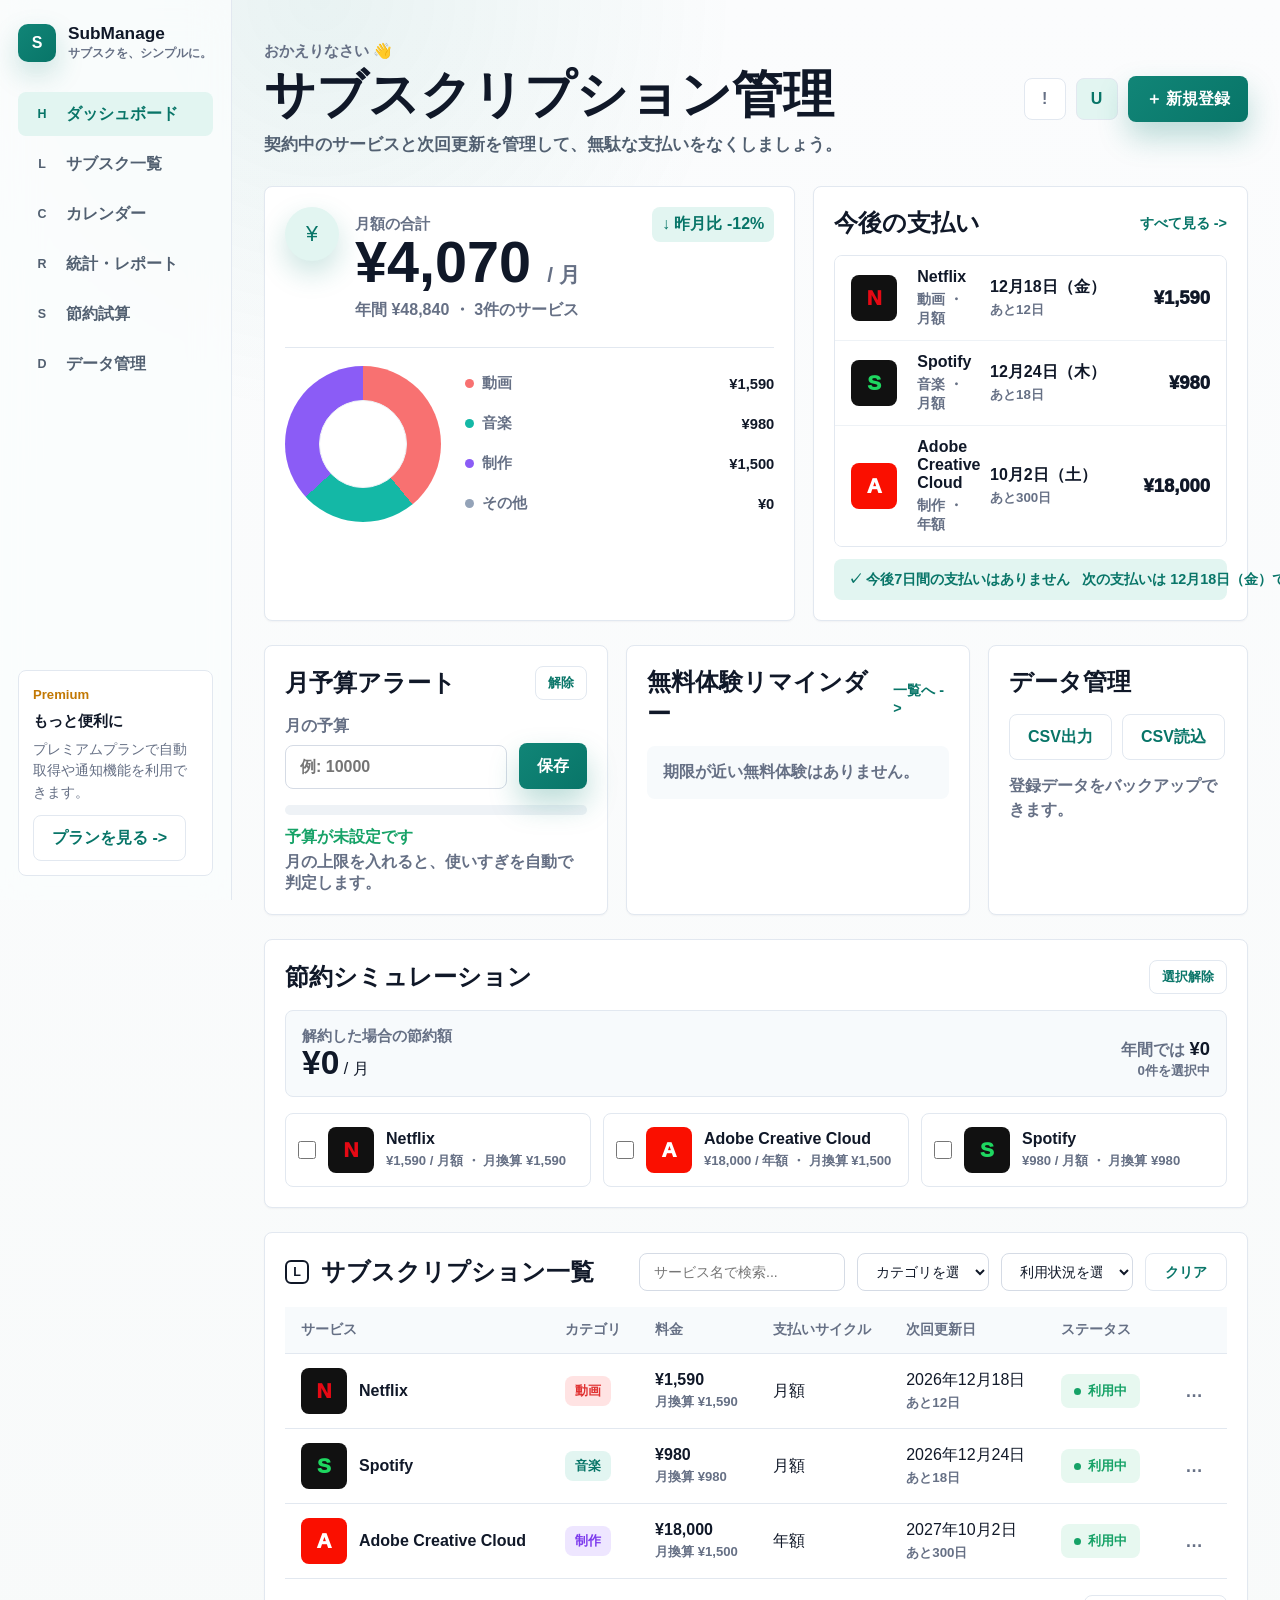
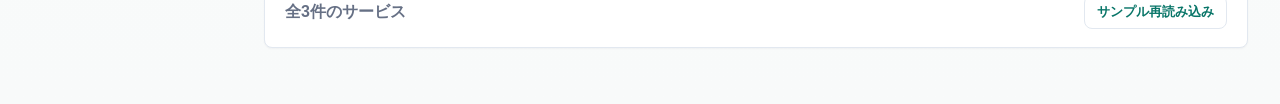
==== index.html @ 3a5cba79 "Initial SubManage app" ====
<!DOCTYPE html>
<html lang="ja">
<head>
    <meta charset="UTF-8">
    <meta name="viewport" content="width=device-width, initial-scale=1.0">
    <title>SubManage | サブスクリプション管理</title>
    <link rel="stylesheet" href="css/style.css">
</head>
<body>
    <div class="app-layout">
        <aside class="sidebar">
            <a class="brand" href="#" aria-label="SubManage ホーム">
                <span class="brand-mark">S</span>
                <span>
                    <strong>SubManage</strong>
                    <small>サブスクを、シンプルに。</small>
                </span>
            </a>

            <nav class="side-nav" aria-label="メインナビゲーション">
                <a class="active" href="#"><span class="nav-icon">H</span>ダッシュボード</a>
                <a href="#subscription-section"><span class="nav-icon">L</span>サブスク一覧</a>
                <a href="#upcoming-section"><span class="nav-icon">C</span>カレンダー</a>
                <a href="#summary-section"><span class="nav-icon">R</span>統計・レポート</a>
                <a href="#savings-section"><span class="nav-icon">S</span>節約試算</a>
                <a href="#data-section"><span class="nav-icon">D</span>データ管理</a>
            </nav>

            <section class="upgrade-panel" aria-label="プレミアムプラン">
                <span class="crown">Premium</span>
                <h2>もっと便利に</h2>
                <p>プレミアムプランで自動取得や通知機能を利用できます。</p>
                <button class="btn btn-secondary" type="button">プランを見る <span aria-hidden="true">-&gt;</span></button>
            </section>
        </aside>

        <main class="page-shell">
            <header class="topbar">
                <div class="hero-copy">
                    <p class="welcome">おかえりなさい 👋</p>
                    <h1>サブスクリプション管理</h1>
                    <p>契約中のサービスと次回更新を管理して、無駄な支払いをなくしましょう。</p>
                </div>
                <div class="header-actions">
                    <button class="icon-action" type="button" aria-label="通知">!</button>
                    <button class="user-avatar" type="button" aria-label="ユーザー">U</button>
                    <button class="btn btn-primary" id="open-form-button" type="button">＋ 新規登録</button>
                </div>
            </header>

            <section class="dashboard-grid" id="summary-section">
                <article class="panel spend-panel">
                    <div class="summary-main">
                        <span class="wallet-icon">¥</span>
                        <div>
                            <p class="section-label">月額の合計</p>
                            <strong id="monthly-total">0円</strong>
                            <p><span id="yearly-total">0円</span> ・ <span id="subscription-count">0件</span>のサービス</p>
                        </div>
                        <span class="trend-badge">↓ 昨月比 -12%</span>
                    </div>
                    <div class="category-breakdown">
                        <div class="donut-chart" id="category-chart" aria-label="カテゴリ別支出グラフ"></div>
                        <div class="category-list" id="category-list"></div>
                    </div>
                </article>

                <article class="panel upcoming-panel" id="upcoming-section">
                    <div class="panel-header">
                        <h2>今後の支払い</h2>
                        <a href="#subscription-section">すべて見る -&gt;</a>
                    </div>
                    <div id="upcoming-list" class="payment-list"></div>
                    <div id="seven-day-note" class="success-note"></div>
                </article>
            </section>

            <section class="insight-grid">
                <article class="panel budget-panel" id="budget-section">
                    <div class="panel-header">
                        <h2>月予算アラート</h2>
                        <button class="btn btn-secondary compact-reset" id="clear-budget-button" type="button">解除</button>
                    </div>
                    <form class="budget-form" id="budget-form">
                        <label>
                            月の予算
                            <input type="number" id="monthly-budget" min="0" placeholder="例: 10000">
                        </label>
                        <button class="btn btn-primary" type="submit">保存</button>
                    </form>
                    <div class="budget-meter" aria-label="月予算の使用率">
                        <span id="budget-meter-bar"></span>
                    </div>
                    <div id="budget-status" class="budget-status"></div>
                </article>

                <article class="panel trial-panel" id="trial-section">
                    <div class="panel-header">
                        <h2>無料体験リマインダー</h2>
                        <a href="#subscription-section">一覧へ -&gt;</a>
                    </div>
                    <div id="trial-list" class="trial-list"></div>
                </article>

                <article class="panel data-panel" id="data-section">
                    <div class="panel-header">
                        <h2>データ管理</h2>
                    </div>
                    <div class="data-actions">
                        <button class="btn btn-secondary" id="export-csv-button" type="button">CSV出力</button>
                        <label class="btn btn-secondary import-button">
                            CSV読込
                            <input type="file" id="import-csv-input" accept=".csv,text/csv">
                        </label>
                    </div>
                    <p id="data-status" class="data-status">登録データをバックアップできます。</p>
                </article>
            </section>

            <section class="panel savings-panel" id="savings-section">
                <div class="panel-header">
                    <h2>節約シミュレーション</h2>
                    <button class="btn btn-secondary compact-reset" id="clear-savings-button" type="button">選択解除</button>
                </div>
                <div class="savings-summary">
                    <div>
                        <p class="section-label">解約した場合の節約額</p>
                        <strong id="saving-monthly-total">¥0</strong>
                        <span>/ 月</span>
                    </div>
                    <div>
                        <p>年間では <strong id="saving-yearly-total">¥0</strong></p>
                        <small id="saving-selected-count">0件を選択中</small>
                    </div>
                </div>
                <div id="savings-list" class="savings-list"></div>
            </section>

            <section class="panel table-panel" id="subscription-section">
                <div class="table-toolbar">
                    <div class="title-row">
                        <span class="table-icon">L</span>
                        <h2>サブスクリプション一覧</h2>
                    </div>
                    <form id="filter-form" class="filter-form">
                        <input type="text" id="search-keyword" placeholder="サービス名で検索...">
                        <select id="filter-category">
                            <option value="">カテゴリを選択</option>
                        </select>
                        <select id="filter-status">
                            <option value="">利用状況を選択</option>
                        </select>
                        <button class="btn btn-secondary" type="button" id="clear-filter-button">クリア</button>
                    </form>
                </div>

                <div class="table-wrap">
                    <table>
                        <thead>
                            <tr>
                                <th>サービス</th>
                                <th>カテゴリ</th>
                                <th>料金</th>
                                <th>支払いサイクル</th>
                                <th>次回更新日</th>
                                <th>ステータス</th>
                                <th aria-label="操作"></th>
                            </tr>
                        </thead>
                        <tbody id="subscription-table-body"></tbody>
                    </table>
                </div>
                <div class="table-footer">
                    <p id="table-footer"></p>
                    <button class="btn btn-secondary compact-reset" id="reset-sample-button" type="button">サンプル再読み込み</button>
                </div>
            </section>
        </main>
    </div>

    <dialog id="subscription-dialog" class="app-dialog">
        <form id="subscription-form" class="subscription-form" method="dialog" novalidate>
            <div class="dialog-header">
                <div>
                    <p class="section-label">Editor</p>
                    <h2 id="dialog-title">サブスク登録</h2>
                </div>
                <button class="icon-button" id="close-dialog-button" type="button" aria-label="閉じる">×</button>
            </div>

            <input type="hidden" id="subscription-id">

            <label>
                サービス名
                <input type="text" id="service-name" maxlength="100">
                <span class="field-error" id="error-service-name"></span>
            </label>

            <label>
                カテゴリ
                <select id="category"></select>
                <span class="field-error" id="error-category"></span>
            </label>

            <label>
                支払い金額
                <input type="number" id="monthly-price" min="0">
                <span class="field-error" id="error-monthly-price"></span>
            </label>

            <label>
                支払いサイクル
                <select id="billing-cycle"></select>
                <span class="field-error" id="error-billing-cycle"></span>
            </label>

            <label>
                契約開始日
                <input type="date" id="start-date">
            </label>

            <label>
                次回更新日
                <input type="date" id="renewal-date">
                <span class="field-error" id="error-renewal-date"></span>
            </label>

            <label>
                無料体験終了日
                <input type="date" id="trial-end-date">
            </label>

            <label>
                利用状況
                <select id="status"></select>
                <span class="field-error" id="error-status"></span>
            </label>

            <label class="full-span">
                メモ
                <textarea id="memo" rows="4" maxlength="500"></textarea>
            </label>

            <div class="form-actions full-span">
                <button class="btn btn-primary" type="submit" id="save-button">登録</button>
                <button class="btn btn-secondary" type="button" id="cancel-button">戻る</button>
            </div>
        </form>
    </dialog>

    <dialog id="detail-dialog" class="app-dialog">
        <div class="detail-sheet">
            <div class="dialog-header">
                <div>
                    <p class="section-label">Detail</p>
                    <h2 id="detail-title">サブスク詳細</h2>
                </div>
                <button class="icon-button" id="close-detail-button" type="button" aria-label="閉じる">×</button>
            </div>
            <div id="detail-body" class="detail-grid"></div>
            <div class="form-actions">
                <button class="btn btn-secondary" id="detail-edit-button" type="button">編集</button>
                <button class="btn btn-primary" id="detail-close-button" type="button">閉じる</button>
            </div>
        </div>
    </dialog>

    <script src="js/app.js"></script>
</body>
</html>
---- css/style.css ----
:root {
    --bg: #f8fafa;
    --sidebar: #fbfdfd;
    --surface: #ffffff;
    --surface-soft: #f7fafc;
    --text: #101828;
    --muted: #667085;
    --line: #e2e8f0;
    --line-soft: #eef2f6;
    --accent: #118577;
    --accent-strong: #087568;
    --accent-soft: #e2f5f1;
    --danger: #e03131;
    --danger-soft: #ffe3e3;
    --purple: #7c3aed;
    --purple-soft: #eee6ff;
    --green: #16a267;
    --green-soft: #e7f8f0;
    --warning: #d97706;
    --warning-soft: #fff7ed;
    --shadow: 0 1px 2px rgba(16, 24, 40, 0.04);
    --radius: 8px;
}

* {
    box-sizing: border-box;
}

html {
    scroll-behavior: smooth;
}

body {
    margin: 0;
    min-height: 100vh;
    font-family: "Inter", "Hiragino Sans", "Yu Gothic", sans-serif;
    color: var(--text);
    background:
        radial-gradient(circle at 25% 0%, rgba(17, 133, 119, 0.08), transparent 26rem),
        linear-gradient(180deg, #fbfcfd 0%, var(--bg) 100%);
}

button,
input,
select,
textarea {
    font: inherit;
}

button {
    cursor: pointer;
}

a {
    color: inherit;
    text-decoration: none;
}

.app-layout {
    display: grid;
    grid-template-columns: 232px minmax(0, 1fr);
    min-height: 100vh;
}

.sidebar {
    position: sticky;
    top: 0;
    display: flex;
    flex-direction: column;
    height: 100vh;
    padding: 24px 18px;
    background: rgba(251, 253, 253, 0.82);
    border-right: 1px solid var(--line);
    backdrop-filter: blur(18px);
}

.brand {
    display: flex;
    gap: 12px;
    align-items: center;
    margin-bottom: 30px;
}

.brand-mark,
.wallet-icon {
    display: grid;
    place-items: center;
    flex: 0 0 auto;
    color: #ffffff;
    background: linear-gradient(135deg, var(--accent), var(--accent-strong));
    box-shadow: 0 12px 28px rgba(17, 133, 119, 0.22);
}

.brand-mark {
    width: 38px;
    height: 38px;
    border-radius: 10px;
    font-weight: 800;
}

.brand strong {
    display: block;
    font-size: 1.08rem;
    line-height: 1.1;
}

.brand small {
    color: var(--muted);
    font-size: 0.76rem;
    font-weight: 700;
}

.side-nav {
    display: grid;
    gap: 6px;
}

.side-nav a {
    display: flex;
    align-items: center;
    gap: 12px;
    min-height: 44px;
    padding: 0 12px;
    border-radius: var(--radius);
    color: #526071;
    font-weight: 800;
}

.side-nav a.active,
.side-nav a:hover {
    color: var(--accent-strong);
    background: var(--accent-soft);
}

.nav-icon,
.table-icon {
    display: grid;
    place-items: center;
    width: 24px;
    height: 24px;
    border-radius: 6px;
    font-size: 0.78rem;
    font-weight: 900;
}

.nav-icon {
    color: currentColor;
}

.upgrade-panel {
    margin-top: auto;
    padding: 14px;
    border: 1px solid var(--line);
    border-radius: var(--radius);
    background: var(--surface);
}

.upgrade-panel h2,
.upgrade-panel p {
    margin: 0;
}

.upgrade-panel h2 {
    margin-top: 8px;
    font-size: 0.95rem;
}

.upgrade-panel p {
    margin: 7px 0 12px;
    color: var(--muted);
    font-size: 0.86rem;
    line-height: 1.55;
}

.crown {
    display: inline-block;
    color: #c27803;
    font-size: 0.82rem;
    font-weight: 900;
}

.page-shell {
    width: min(1360px, calc(100% - 64px));
    margin: 0 auto;
    padding: 42px 0 56px;
}

.topbar {
    display: flex;
    justify-content: space-between;
    gap: 24px;
    align-items: center;
    margin-bottom: 30px;
}

.welcome,
.section-label {
    margin: 0 0 8px;
    color: var(--muted);
    font-size: 0.94rem;
    font-weight: 800;
}

.hero-copy h1 {
    margin: 0;
    font-size: clamp(2.1rem, 4vw, 3.25rem);
    line-height: 1.02;
    letter-spacing: 0;
}

.hero-copy p:last-child {
    margin: 12px 0 0;
    color: #526071;
    font-size: 1.05rem;
    font-weight: 700;
}

.header-actions,
.form-actions,
.table-actions {
    display: flex;
    gap: 10px;
    flex-wrap: wrap;
}

.header-actions {
    align-items: center;
    flex-wrap: nowrap;
}

.btn,
.icon-button,
.link-button,
.icon-action,
.user-avatar {
    border: 0;
    transition: transform 0.18s ease, background 0.18s ease, box-shadow 0.18s ease;
}

.btn:hover,
.icon-button:hover,
.link-button:hover,
.icon-action:hover,
.user-avatar:hover {
    transform: translateY(-1px);
}

.btn {
    min-height: 46px;
    padding: 0 18px;
    border-radius: var(--radius);
    font-weight: 900;
}

.btn-primary {
    color: #ffffff;
    background: linear-gradient(135deg, var(--accent), var(--accent-strong));
    box-shadow: 0 15px 30px rgba(17, 133, 119, 0.28);
}

.btn-ghost,
.btn-secondary {
    color: var(--accent-strong);
    background: var(--surface);
    border: 1px solid var(--line);
}

.compact-reset {
    min-height: 34px;
    padding: 0 12px;
    font-size: 0.82rem;
}

.icon-action,
.user-avatar {
    display: grid;
    place-items: center;
    flex: 0 0 auto;
    width: 42px;
    height: 42px;
    border: 1px solid var(--line);
    border-radius: var(--radius);
    color: var(--muted);
    background: var(--surface);
    font-weight: 900;
}

.user-avatar {
    color: var(--accent-strong);
    background: var(--accent-soft);
}

.dashboard-grid {
    display: grid;
    grid-template-columns: minmax(0, 1.1fr) minmax(360px, 0.9fr);
    gap: 18px;
    margin-bottom: 24px;
}

.insight-grid {
    display: grid;
    grid-template-columns: minmax(300px, 1fr) minmax(300px, 1fr) minmax(260px, 0.75fr);
    gap: 18px;
    margin-bottom: 24px;
}

.panel,
.app-dialog {
    background: var(--surface);
    border: 1px solid var(--line);
    border-radius: var(--radius);
    box-shadow: var(--shadow);
}

.panel {
    padding: 20px;
}

.summary-main {
    display: grid;
    grid-template-columns: 54px minmax(0, 1fr) auto;
    gap: 16px;
    align-items: start;
}

.wallet-icon {
    width: 54px;
    height: 54px;
    border-radius: 50%;
    background: var(--accent-soft);
    color: var(--accent-strong);
    font-size: 1.35rem;
}

.summary-main strong {
    display: block;
    font-size: clamp(3.1rem, 4.5vw, 4rem);
    line-height: 1;
}

.summary-main strong span {
    color: var(--muted);
    font-size: 1.3rem;
    font-weight: 800;
}

.summary-main p {
    margin: 8px 0 0;
    color: var(--muted);
    font-weight: 800;
}

.trend-badge,
.success-note,
.status-pill,
.category-pill {
    display: inline-flex;
    align-items: center;
    width: fit-content;
    border-radius: var(--radius);
    font-weight: 900;
    white-space: nowrap;
}

.trend-badge {
    padding: 7px 10px;
    color: var(--accent-strong);
    background: var(--accent-soft);
}

.category-breakdown {
    display: grid;
    grid-template-columns: 156px minmax(0, 1fr);
    gap: 24px;
    align-items: center;
    margin-top: 26px;
    padding-top: 18px;
    border-top: 1px solid var(--line);
}

.donut-chart {
    position: relative;
    width: 156px;
    aspect-ratio: 1;
    border-radius: 50%;
    background: #eef2f6;
}

.donut-chart::after {
    content: "";
    position: absolute;
    inset: 34px;
    border-radius: 50%;
    background: var(--surface);
    border: 1px solid var(--line-soft);
}

.category-list {
    display: grid;
    gap: 10px;
}

.category-row {
    display: flex;
    justify-content: space-between;
    gap: 12px;
    align-items: center;
    min-height: 30px;
    color: var(--muted);
    font-size: 0.92rem;
    font-weight: 800;
}

.category-row span {
    display: inline-flex;
    align-items: center;
    gap: 8px;
}

.category-row i {
    width: 9px;
    height: 9px;
    border-radius: 50%;
}

.category-row strong {
    color: var(--text);
}

.panel-header,
.dialog-header,
.table-toolbar {
    display: flex;
    justify-content: space-between;
    align-items: center;
    gap: 16px;
}

.panel-header {
    margin-bottom: 16px;
}

.panel-header h2,
.title-row h2,
.dialog-header h2 {
    margin: 0;
}

.panel-header a {
    color: var(--accent-strong);
    font-size: 0.9rem;
    font-weight: 900;
}

.payment-list {
    display: grid;
    border: 1px solid var(--line);
    border-radius: var(--radius);
    overflow: hidden;
}

.payment-card {
    display: grid;
    grid-template-columns: 52px minmax(0, 1fr) minmax(120px, auto) minmax(86px, auto);
    gap: 14px;
    align-items: center;
    min-height: 76px;
    padding: 12px 16px;
    background: var(--surface);
    border-bottom: 1px solid var(--line-soft);
}

.payment-card:last-child {
    border-bottom: 0;
}

.service-logo {
    display: grid;
    place-items: center;
    width: 46px;
    height: 46px;
    border-radius: 8px;
    color: #ffffff;
    background: #101828;
    font-size: 1.3rem;
    font-weight: 950;
}

.logo-netflix {
    color: #e50914;
    background: #111111;
}

.logo-spotify {
    color: #1ed760;
    background: #111111;
}

.logo-adobe {
    background: #fa0f00;
}

.service-name {
    margin: 0;
    font-weight: 900;
}

.meta {
    margin: 4px 0 0;
    color: var(--muted);
    font-size: 0.9rem;
    font-weight: 700;
}

.payment-date {
    font-weight: 900;
}

.due-badge {
    display: block;
    margin-top: 3px;
    font-weight: 900;
}

.due-badge.neutral {
    color: var(--muted);
}

.due-badge.soon {
    color: var(--warning);
}

.due-badge.urgent {
    color: var(--danger);
}

.payment-price {
    text-align: right;
    font-size: 1.15rem;
    font-weight: 950;
}

.success-note {
    display: flex;
    justify-content: space-between;
    gap: 12px;
    width: 100%;
    margin-top: 12px;
    padding: 11px 14px;
    color: var(--accent-strong);
    background: var(--accent-soft);
    font-size: 0.9rem;
}

.budget-form {
    display: grid;
    grid-template-columns: minmax(0, 1fr) auto;
    gap: 12px;
    align-items: end;
}

.budget-form label {
    color: var(--muted);
}

.budget-meter {
    height: 10px;
    margin: 16px 0 12px;
    overflow: hidden;
    border-radius: 999px;
    background: var(--line-soft);
}

.budget-meter span {
    display: block;
    width: 0;
    height: 100%;
    border-radius: inherit;
    background: var(--green);
    transition: width 0.2s ease, background 0.2s ease;
}

.budget-meter span.near {
    background: var(--warning);
}

.budget-meter span.over {
    background: var(--danger);
}

.budget-status {
    display: grid;
    gap: 4px;
    color: var(--muted);
    font-weight: 800;
}

.budget-status strong {
    color: var(--green);
}

.budget-status strong.near {
    color: var(--warning);
}

.budget-status strong.over {
    color: var(--danger);
}

.trial-list {
    display: grid;
    gap: 10px;
}

.trial-card {
    display: grid;
    grid-template-columns: 46px minmax(0, 1fr) auto;
    gap: 12px;
    align-items: center;
    min-height: 68px;
    padding: 10px 12px;
    border: 1px solid var(--line);
    border-radius: var(--radius);
    background: var(--surface);
}

.trial-card.soon {
    border-color: #fed7aa;
    background: var(--warning-soft);
}

.trial-card.urgent {
    border-color: #fecaca;
    background: #fffafa;
}

.data-actions {
    display: flex;
    gap: 10px;
    flex-wrap: wrap;
}

.import-button {
    display: inline-flex;
    align-items: center;
}

.import-button input {
    position: absolute;
    width: 1px;
    min-height: 1px;
    margin: 0;
    padding: 0;
    opacity: 0;
    pointer-events: none;
}

.data-status {
    margin: 14px 0 0;
    color: var(--muted);
    font-weight: 800;
    line-height: 1.5;
}

.savings-panel {
    margin-bottom: 24px;
}

.savings-summary {
    display: grid;
    grid-template-columns: minmax(0, 1fr) auto;
    gap: 18px;
    align-items: end;
    margin-bottom: 16px;
    padding: 16px;
    border: 1px solid var(--line);
    border-radius: var(--radius);
    background: var(--surface-soft);
}

.savings-summary p,
.savings-summary small {
    margin: 0;
    color: var(--muted);
    font-weight: 800;
}

.savings-summary > div:first-child strong {
    font-size: 2.1rem;
    line-height: 1;
}

.savings-summary > div:last-child strong {
    color: var(--text);
    font-size: 1.15rem;
}

.savings-summary > div:last-child {
    text-align: right;
}

.savings-list {
    display: grid;
    grid-template-columns: repeat(auto-fit, minmax(240px, 1fr));
    gap: 12px;
}

.saving-item {
    display: grid;
    grid-template-columns: 18px 46px minmax(0, 1fr);
    gap: 12px;
    align-items: center;
    min-height: 74px;
    padding: 12px;
    border: 1px solid var(--line);
    border-radius: var(--radius);
    background: var(--surface);
}

.saving-item input {
    width: 18px;
    min-height: 18px;
    margin: 0;
    accent-color: var(--accent);
}

.saving-item strong,
.saving-item small,
.price-subtext {
    display: block;
}

.saving-item small,
.price-subtext {
    margin-top: 4px;
    color: var(--muted);
    font-size: 0.82rem;
    font-weight: 800;
}

.table-panel {
    padding-bottom: 18px;
}

.table-toolbar {
    margin-bottom: 16px;
}

.title-row {
    display: flex;
    align-items: center;
    gap: 12px;
}

.table-icon {
    color: var(--text);
    border: 2px solid var(--text);
}

.filter-form {
    display: grid;
    grid-template-columns: minmax(190px, 1fr) 132px 132px 82px;
    gap: 12px;
    align-items: center;
}

label {
    display: block;
    font-weight: 800;
}

input,
select,
textarea {
    width: 100%;
    min-height: 44px;
    margin-top: 8px;
    padding: 0 14px;
    color: var(--text);
    background: rgba(255, 255, 255, 0.94);
    border: 1px solid #d5dbe5;
    border-radius: var(--radius);
    outline: none;
}

.filter-form input,
.filter-form select,
.filter-form .btn {
    min-height: 38px;
    font-size: 0.88rem;
}

.filter-form input,
.filter-form select {
    margin-top: 0;
}

textarea {
    min-height: 110px;
    padding-top: 12px;
    resize: vertical;
}

input:focus,
select:focus,
textarea:focus {
    border-color: var(--accent);
    box-shadow: 0 0 0 4px rgba(17, 133, 119, 0.12);
}

.table-wrap {
    overflow-x: auto;
}

table {
    width: 100%;
    border-collapse: collapse;
}

th,
td {
    padding: 14px 16px;
    border-bottom: 1px solid var(--line);
    text-align: left;
    vertical-align: middle;
}

th {
    color: var(--muted);
    background: var(--surface-soft);
    font-size: 0.86rem;
    font-weight: 900;
}

tbody tr:hover {
    background: #fbfcfd;
}

tbody tr.warning-row {
    background: #fffafa;
}

tbody tr.pending-row {
    background: #fffbeb;
}

tbody tr.cancelled-row {
    color: #667085;
    background: #f8fafc;
}

.service-cell {
    display: flex;
    align-items: center;
    gap: 12px;
    min-width: 220px;
}

.category-pill {
    padding: 6px 10px;
    font-size: 0.84rem;
    color: var(--accent-strong);
    background: var(--accent-soft);
}

.category-pill.video {
    color: var(--danger);
    background: var(--danger-soft);
}

.category-pill.music {
    color: var(--accent-strong);
    background: var(--accent-soft);
}

.category-pill.creative {
    color: var(--purple);
    background: var(--purple-soft);
}

.category-pill.learning {
    color: #0369a1;
    background: #e0f2fe;
}

.category-pill.cloud,
.category-pill.other {
    color: #475569;
    background: #f1f5f9;
}

.category-pill.game {
    color: #b45309;
    background: #fef3c7;
}

.status-pill {
    gap: 7px;
    padding: 8px 13px;
    color: var(--green);
    background: var(--green-soft);
    font-size: 0.84rem;
}

.status-pill::before {
    content: "";
    width: 7px;
    height: 7px;
    border-radius: 50%;
    background: currentColor;
}

.status-pill.pending {
    color: #b7791f;
    background: #fff3cd;
}

.status-pill.cancelled {
    color: #667085;
    background: #eef2f6;
}

.link-button {
    width: 34px;
    height: 34px;
    border-radius: var(--radius);
    color: var(--muted);
    background: transparent;
    font-size: 1.1rem;
    font-weight: 900;
}

.link-button.danger {
    color: var(--danger);
}

.action-menu {
    position: relative;
    display: flex;
    justify-content: flex-end;
}

.dropdown-menu {
    position: absolute;
    top: calc(100% + 6px);
    right: 0;
    z-index: 20;
    display: none;
    min-width: 150px;
    padding: 6px;
    border: 1px solid var(--line);
    border-radius: var(--radius);
    background: var(--surface);
    box-shadow: 0 12px 24px rgba(16, 24, 40, 0.1);
}

.dropdown-menu.open {
    display: grid;
}

.dropdown-menu button {
    min-height: 34px;
    padding: 0 10px;
    border: 0;
    border-radius: 6px;
    color: var(--text);
    background: transparent;
    text-align: left;
    font-size: 0.88rem;
    font-weight: 800;
}

.dropdown-menu button:hover {
    background: var(--surface-soft);
}

.dropdown-menu button.danger {
    color: var(--danger);
}

.table-footer {
    display: flex;
    justify-content: space-between;
    gap: 12px;
    align-items: center;
    margin-top: 16px;
    color: var(--muted);
    font-weight: 800;
}

.table-footer p {
    margin: 0;
}

.empty-state {
    padding: 16px;
    color: var(--muted);
    background: var(--surface-soft);
    border-radius: var(--radius);
    font-weight: 800;
}

.app-dialog {
    width: min(860px, calc(100% - 24px));
    padding: 0;
}

.app-dialog::backdrop {
    background: rgba(16, 24, 40, 0.42);
}

.subscription-form,
.detail-sheet {
    padding: 24px;
}

.subscription-form {
    display: grid;
    grid-template-columns: repeat(2, minmax(0, 1fr));
    gap: 16px;
}

.full-span {
    grid-column: 1 / -1;
}

.icon-button {
    display: grid;
    place-items: center;
    width: 40px;
    height: 40px;
    border-radius: var(--radius);
    color: var(--muted);
    background: var(--surface-soft);
    font-size: 1.35rem;
    line-height: 1;
}

.field-error {
    display: block;
    min-height: 1.2em;
    margin-top: 6px;
    color: var(--danger);
    font-size: 0.9rem;
    font-weight: 700;
}

.detail-grid {
    display: grid;
    grid-template-columns: repeat(auto-fit, minmax(220px, 1fr));
    gap: 14px;
    margin-bottom: 18px;
}

.detail-card {
    padding: 16px;
    border: 1px solid var(--line);
    border-radius: var(--radius);
    background: var(--surface-soft);
}

.detail-card span {
    color: var(--muted);
}

.detail-card strong,
.detail-card p {
    display: block;
    margin: 8px 0 0;
}

@media (max-width: 1100px) {
    .app-layout {
        grid-template-columns: 1fr;
    }

    .sidebar {
        position: static;
        height: auto;
        padding: 18px 20px;
    }

    .brand {
        margin-bottom: 16px;
    }

    .side-nav {
        display: flex;
        overflow-x: auto;
        padding-bottom: 4px;
    }

    .side-nav a {
        flex: 0 0 auto;
    }

    .upgrade-panel {
        display: none;
    }

    .dashboard-grid {
        grid-template-columns: 1fr;
    }

    .insight-grid {
        grid-template-columns: 1fr;
    }
}

@media (max-width: 760px) {
    .page-shell {
        width: min(100% - 24px, 1360px);
        padding-top: 26px;
    }

    .topbar,
    .table-toolbar,
    .dialog-header {
        align-items: stretch;
        flex-direction: column;
    }

    .header-actions,
    .form-actions {
        width: 100%;
    }

    .header-actions .btn,
    .form-actions .btn {
        flex: 1;
    }

    .summary-main,
    .payment-card,
    .trial-card {
        grid-template-columns: 52px minmax(0, 1fr);
    }

    .wallet-icon {
        width: 52px;
        height: 52px;
        font-size: 1.3rem;
    }

    .trend-badge,
    .payment-date,
    .payment-price,
    .trial-card .due-badge {
        grid-column: 2;
        text-align: left;
    }

    .budget-form {
        grid-template-columns: 1fr;
    }

    .category-breakdown {
        grid-template-columns: 1fr;
    }

    .savings-summary {
        grid-template-columns: 1fr;
    }

    .savings-summary > div:last-child {
        text-align: left;
    }

    .donut-chart {
        width: min(156px, 52vw);
    }

    .filter-form,
    .subscription-form {
        grid-template-columns: 1fr;
    }
}
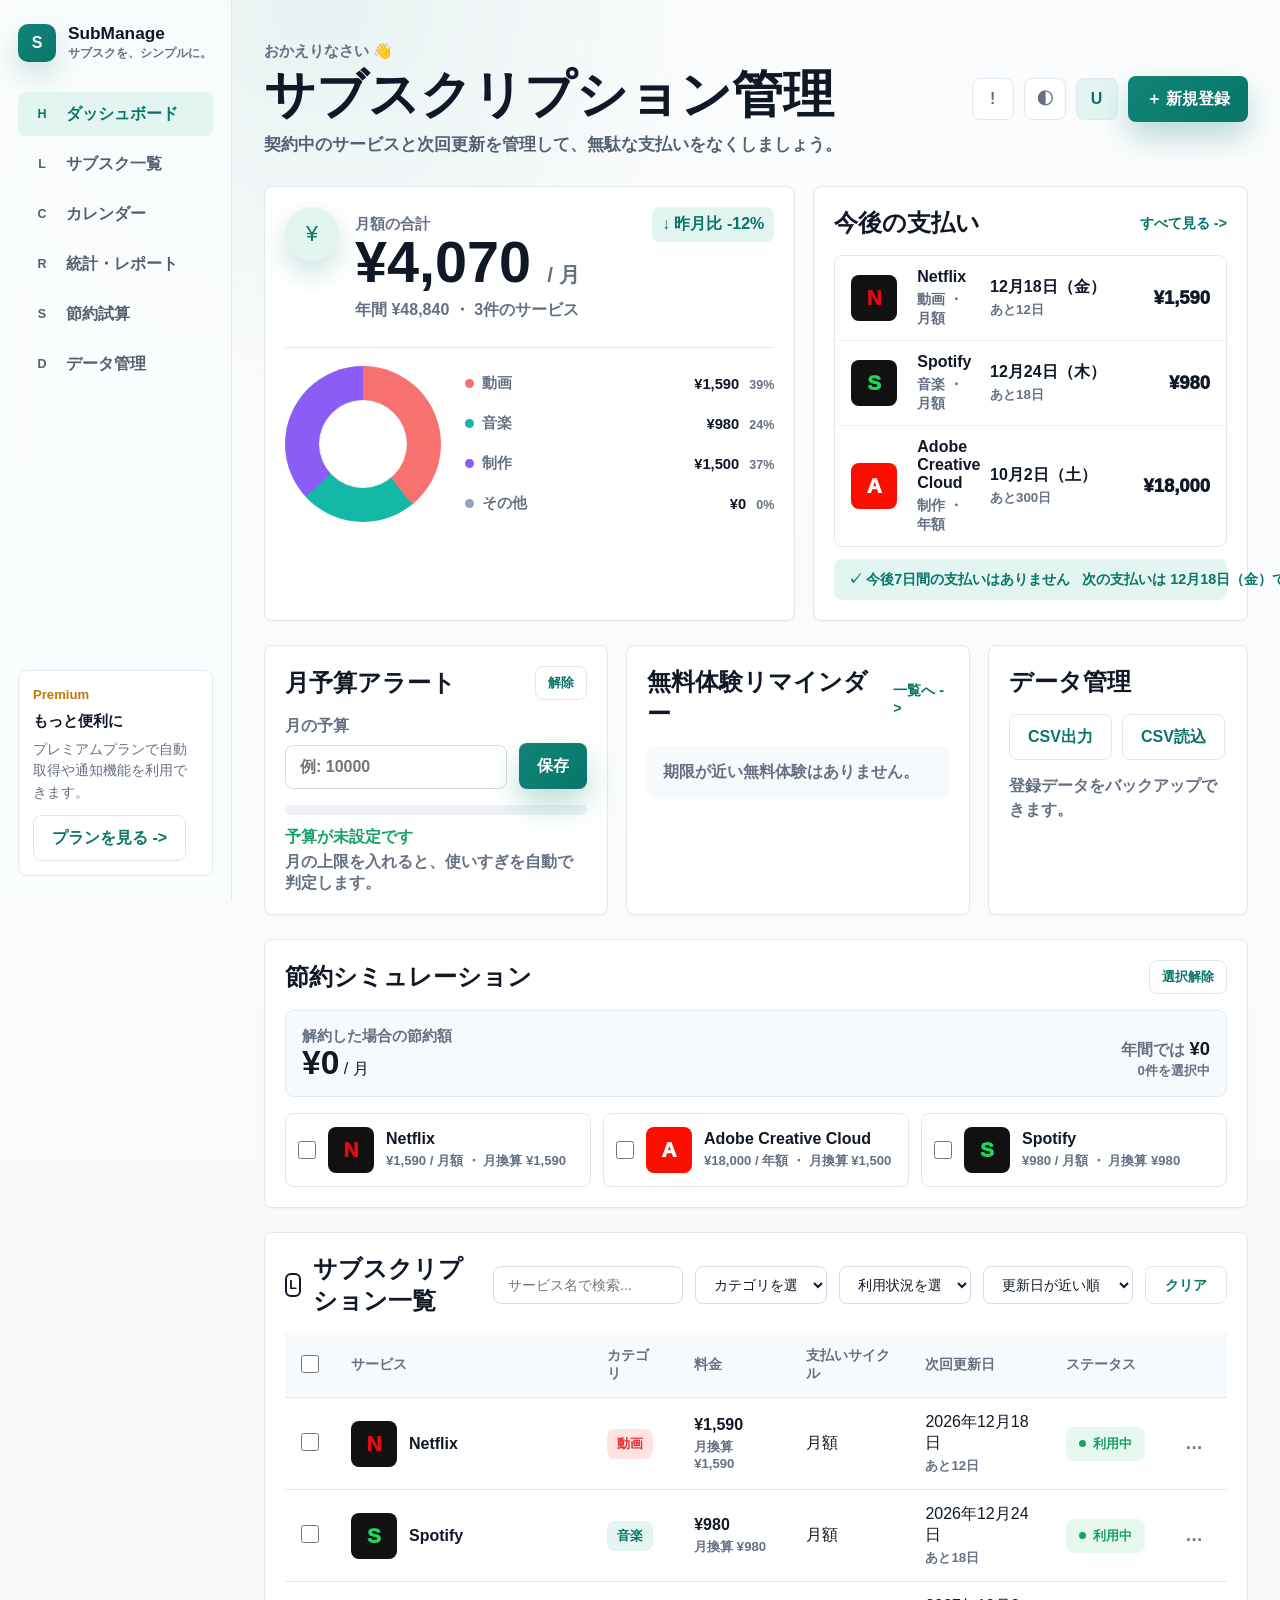
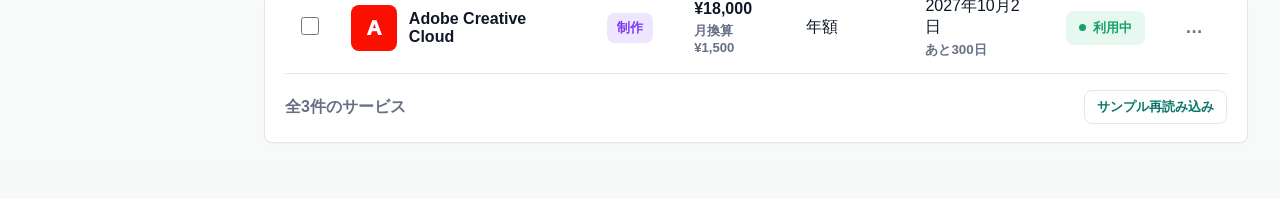
==== commit 5c79fe8b: "Add advanced management features" ====
--- a/index.html
+++ b/index.html
@@ -43,6 +43,7 @@
                 </div>
                 <div class="header-actions">
                     <button class="icon-action" type="button" aria-label="通知">!</button>
+                    <button class="icon-action" id="theme-toggle-button" type="button" aria-label="テーマ切替">◐</button>
                     <button class="user-avatar" type="button" aria-label="ユーザー">U</button>
                     <button class="btn btn-primary" id="open-form-button" type="button">＋ 新規登録</button>
                 </div>
@@ -150,14 +151,28 @@
                         <select id="filter-status">
                             <option value="">利用状況を選択</option>
                         </select>
+                        <select id="sort-order">
+                            <option value="renewal-asc">更新日が近い順</option>
+                            <option value="price-desc">料金が高い順</option>
+                            <option value="price-asc">料金が安い順</option>
+                            <option value="name-asc">サービス名順</option>
+                            <option value="category-asc">カテゴリ順</option>
+                        </select>
                         <button class="btn btn-secondary" type="button" id="clear-filter-button">クリア</button>
                     </form>
+                </div>
+                <div class="bulk-toolbar" id="bulk-toolbar">
+                    <span id="bulk-selected-count">0件を選択中</span>
+                    <button class="btn btn-secondary compact-reset" id="bulk-pending-button" type="button">解約予定</button>
+                    <button class="btn btn-secondary compact-reset" id="bulk-cancelled-button" type="button">解約済み</button>
+                    <button class="btn btn-secondary compact-reset" id="bulk-clear-button" type="button">選択解除</button>
                 </div>
 
                 <div class="table-wrap">
                     <table>
                         <thead>
                             <tr>
+                                <th aria-label="選択"><input class="row-checkbox" id="select-all-checkbox" type="checkbox"></th>
                                 <th>サービス</th>
                                 <th>カテゴリ</th>
                                 <th>料金</th>
@@ -265,6 +280,11 @@
         </div>
     </dialog>
 
+    <div class="toast" id="undo-toast" role="status" aria-live="polite">
+        <span id="undo-message"></span>
+        <button class="btn btn-secondary compact-reset" id="undo-delete-button" type="button">元に戻す</button>
+    </div>
+
     <script src="js/app.js"></script>
 </body>
 </html>
--- a/css/style.css
+++ b/css/style.css
@@ -22,6 +22,29 @@
     --radius: 8px;
 }
 
+body[data-theme="dark"] {
+    --bg: #101418;
+    --sidebar: #151b20;
+    --surface: #171e24;
+    --surface-soft: #202832;
+    --text: #eef4f3;
+    --muted: #9aa8b2;
+    --line: #2c3742;
+    --line-soft: #25303a;
+    --accent: #28b6a5;
+    --accent-strong: #66d4c7;
+    --accent-soft: #173a36;
+    --danger: #ff7b7b;
+    --danger-soft: #3a2023;
+    --purple: #b89cff;
+    --purple-soft: #302540;
+    --green: #5ad89a;
+    --green-soft: #18372a;
+    --warning: #ffb454;
+    --warning-soft: #382b18;
+    --shadow: 0 1px 2px rgba(0, 0, 0, 0.22);
+}
+
 * {
     box-sizing: border-box;
 }
@@ -40,6 +63,12 @@
         linear-gradient(180deg, #fbfcfd 0%, var(--bg) 100%);
 }
 
+body[data-theme="dark"] {
+    background:
+        radial-gradient(circle at 25% 0%, rgba(40, 182, 165, 0.12), transparent 26rem),
+        linear-gradient(180deg, #14191e 0%, var(--bg) 100%);
+}
+
 button,
 input,
 select,
@@ -425,6 +454,12 @@
 
 .category-row strong {
     color: var(--text);
+}
+
+.category-row strong small {
+    margin-left: 6px;
+    color: var(--muted);
+    font-size: 0.78rem;
 }
 
 .panel-header,
@@ -759,9 +794,26 @@
 
 .filter-form {
     display: grid;
-    grid-template-columns: minmax(190px, 1fr) 132px 132px 82px;
+    grid-template-columns: minmax(190px, 1fr) 132px 132px 150px 82px;
     gap: 12px;
     align-items: center;
+}
+
+.bulk-toolbar {
+    display: none;
+    align-items: center;
+    gap: 10px;
+    margin-bottom: 12px;
+    padding: 10px 12px;
+    border: 1px solid var(--line);
+    border-radius: var(--radius);
+    background: var(--surface-soft);
+    color: var(--muted);
+    font-weight: 900;
+}
+
+.bulk-toolbar.active {
+    display: flex;
 }
 
 label {
@@ -808,6 +860,14 @@
     box-shadow: 0 0 0 4px rgba(17, 133, 119, 0.12);
 }
 
+.row-checkbox {
+    width: 18px;
+    min-height: 18px;
+    margin: 0;
+    padding: 0;
+    accent-color: var(--accent);
+}
+
 .table-wrap {
     overflow-x: auto;
 }
@@ -836,17 +896,34 @@
     background: #fbfcfd;
 }
 
+body[data-theme="dark"] tbody tr:hover {
+    background: #1b242c;
+}
+
 tbody tr.warning-row {
     background: #fffafa;
 }
 
+body[data-theme="dark"] tbody tr.warning-row {
+    background: #2a1e22;
+}
+
 tbody tr.pending-row {
     background: #fffbeb;
+}
+
+body[data-theme="dark"] tbody tr.pending-row {
+    background: #2b2417;
 }
 
 tbody tr.cancelled-row {
     color: #667085;
     background: #f8fafc;
+}
+
+body[data-theme="dark"] tbody tr.cancelled-row {
+    color: var(--muted);
+    background: #171d23;
 }
 
 .service-cell {
@@ -1069,6 +1146,37 @@
     margin: 8px 0 0;
 }
 
+.toast {
+    position: fixed;
+    right: 24px;
+    bottom: 24px;
+    z-index: 60;
+    display: flex;
+    gap: 12px;
+    align-items: center;
+    max-width: min(420px, calc(100% - 32px));
+    padding: 12px;
+    border: 1px solid var(--line);
+    border-radius: var(--radius);
+    color: var(--text);
+    background: var(--surface);
+    box-shadow: 0 18px 38px rgba(16, 24, 40, 0.16);
+    opacity: 0;
+    pointer-events: none;
+    transform: translateY(12px);
+    transition: opacity 0.2s ease, transform 0.2s ease;
+}
+
+.toast.show {
+    opacity: 1;
+    pointer-events: auto;
+    transform: translateY(0);
+}
+
+.toast span {
+    font-weight: 900;
+}
+
 @media (max-width: 1100px) {
     .app-layout {
         grid-template-columns: 1fr;
@@ -1174,4 +1282,16 @@
     .subscription-form {
         grid-template-columns: 1fr;
     }
-}
+
+    .bulk-toolbar {
+        align-items: stretch;
+        flex-direction: column;
+    }
+
+    .toast {
+        right: 12px;
+        bottom: 12px;
+        flex-direction: column;
+        align-items: stretch;
+    }
+}
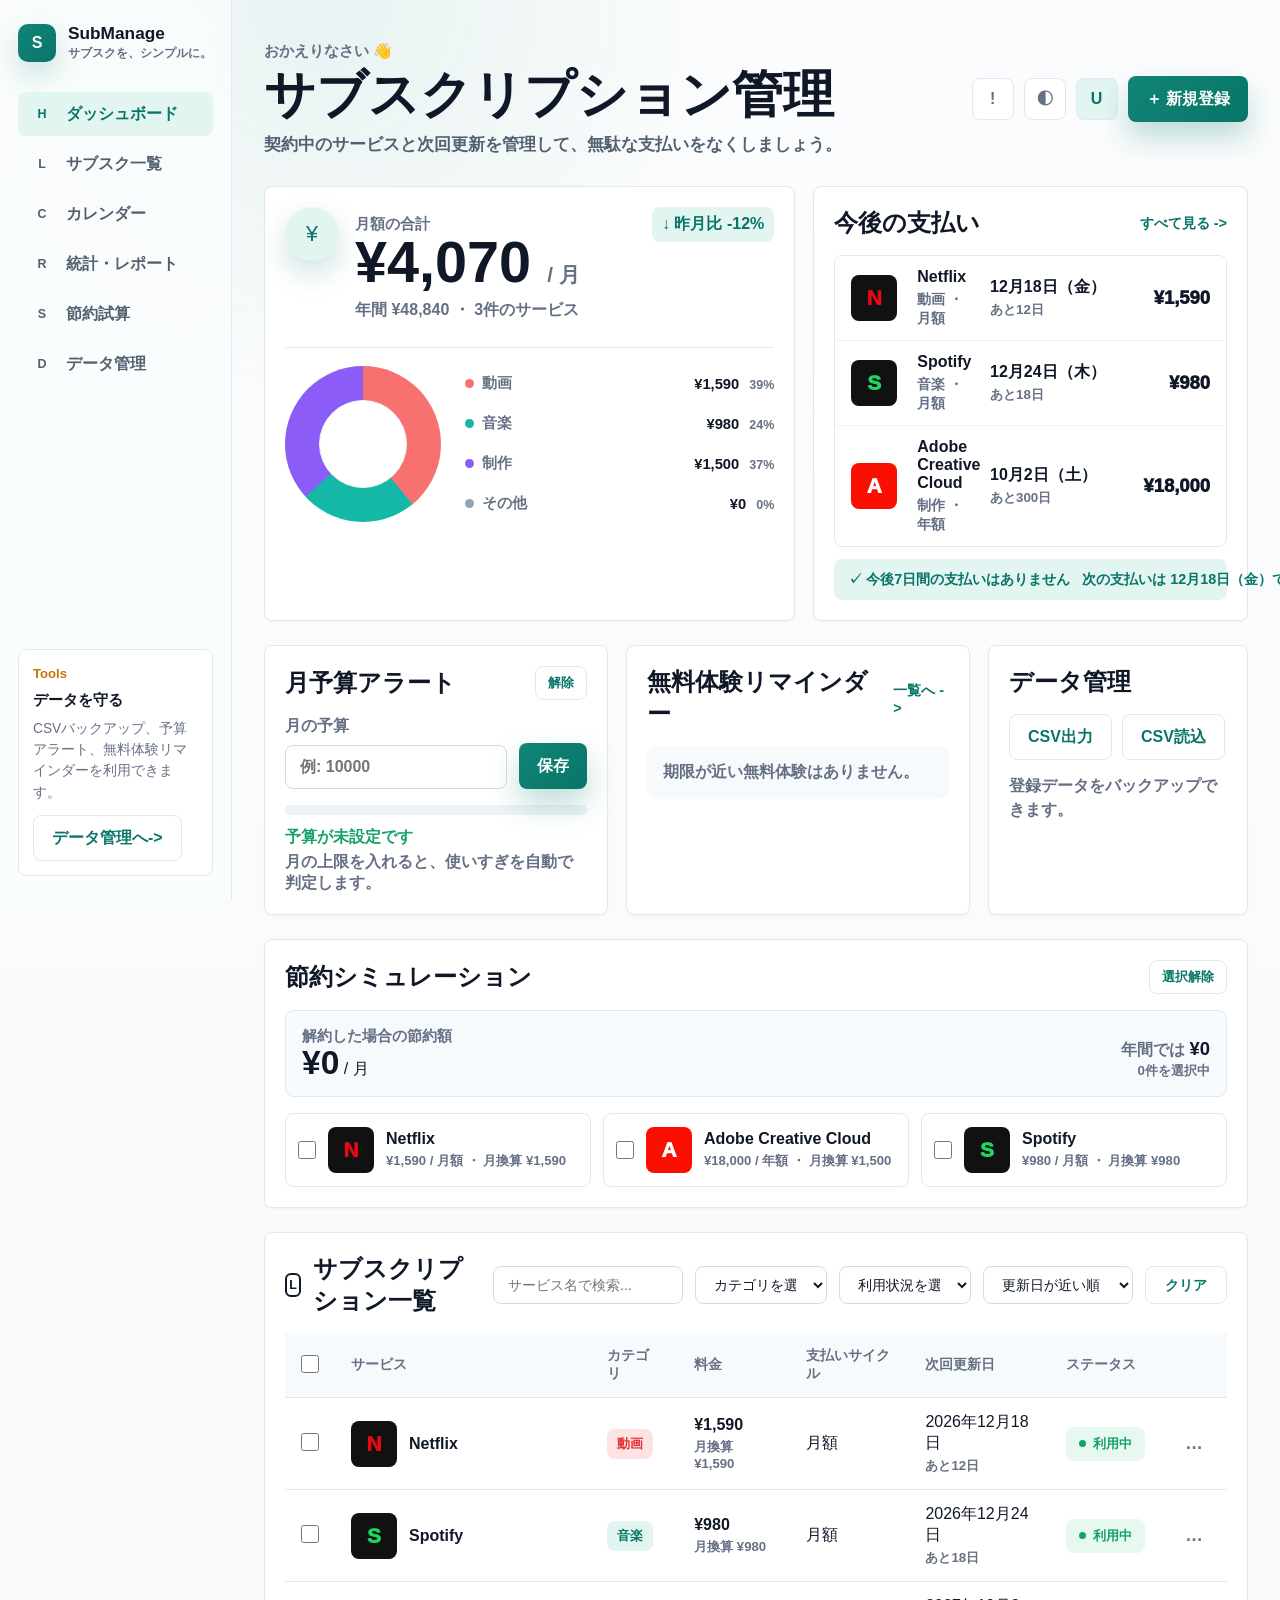
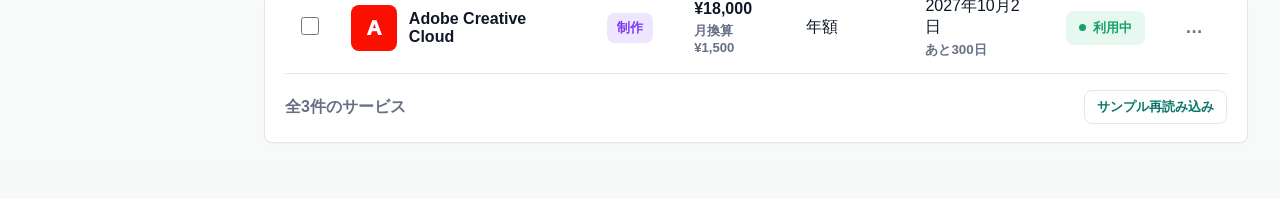
==== commit d10b3896: "Replace premium teaser with tools link" ====
--- a/index.html
+++ b/index.html
@@ -26,11 +26,11 @@
                 <a href="#data-section"><span class="nav-icon">D</span>データ管理</a>
             </nav>
 
-            <section class="upgrade-panel" aria-label="プレミアムプラン">
-                <span class="crown">Premium</span>
-                <h2>もっと便利に</h2>
-                <p>プレミアムプランで自動取得や通知機能を利用できます。</p>
-                <button class="btn btn-secondary" type="button">プランを見る <span aria-hidden="true">-&gt;</span></button>
+            <section class="upgrade-panel" aria-label="便利機能">
+                <span class="crown">Tools</span>
+                <h2>データを守る</h2>
+                <p>CSVバックアップ、予算アラート、無料体験リマインダーを利用できます。</p>
+                <a class="btn btn-secondary" href="#data-section">データ管理へ <span aria-hidden="true">-&gt;</span></a>
             </section>
         </aside>
 
--- a/css/style.css
+++ b/css/style.css
@@ -275,6 +275,9 @@
 }
 
 .btn {
+    display: inline-flex;
+    align-items: center;
+    justify-content: center;
     min-height: 46px;
     padding: 0 18px;
     border-radius: var(--radius);
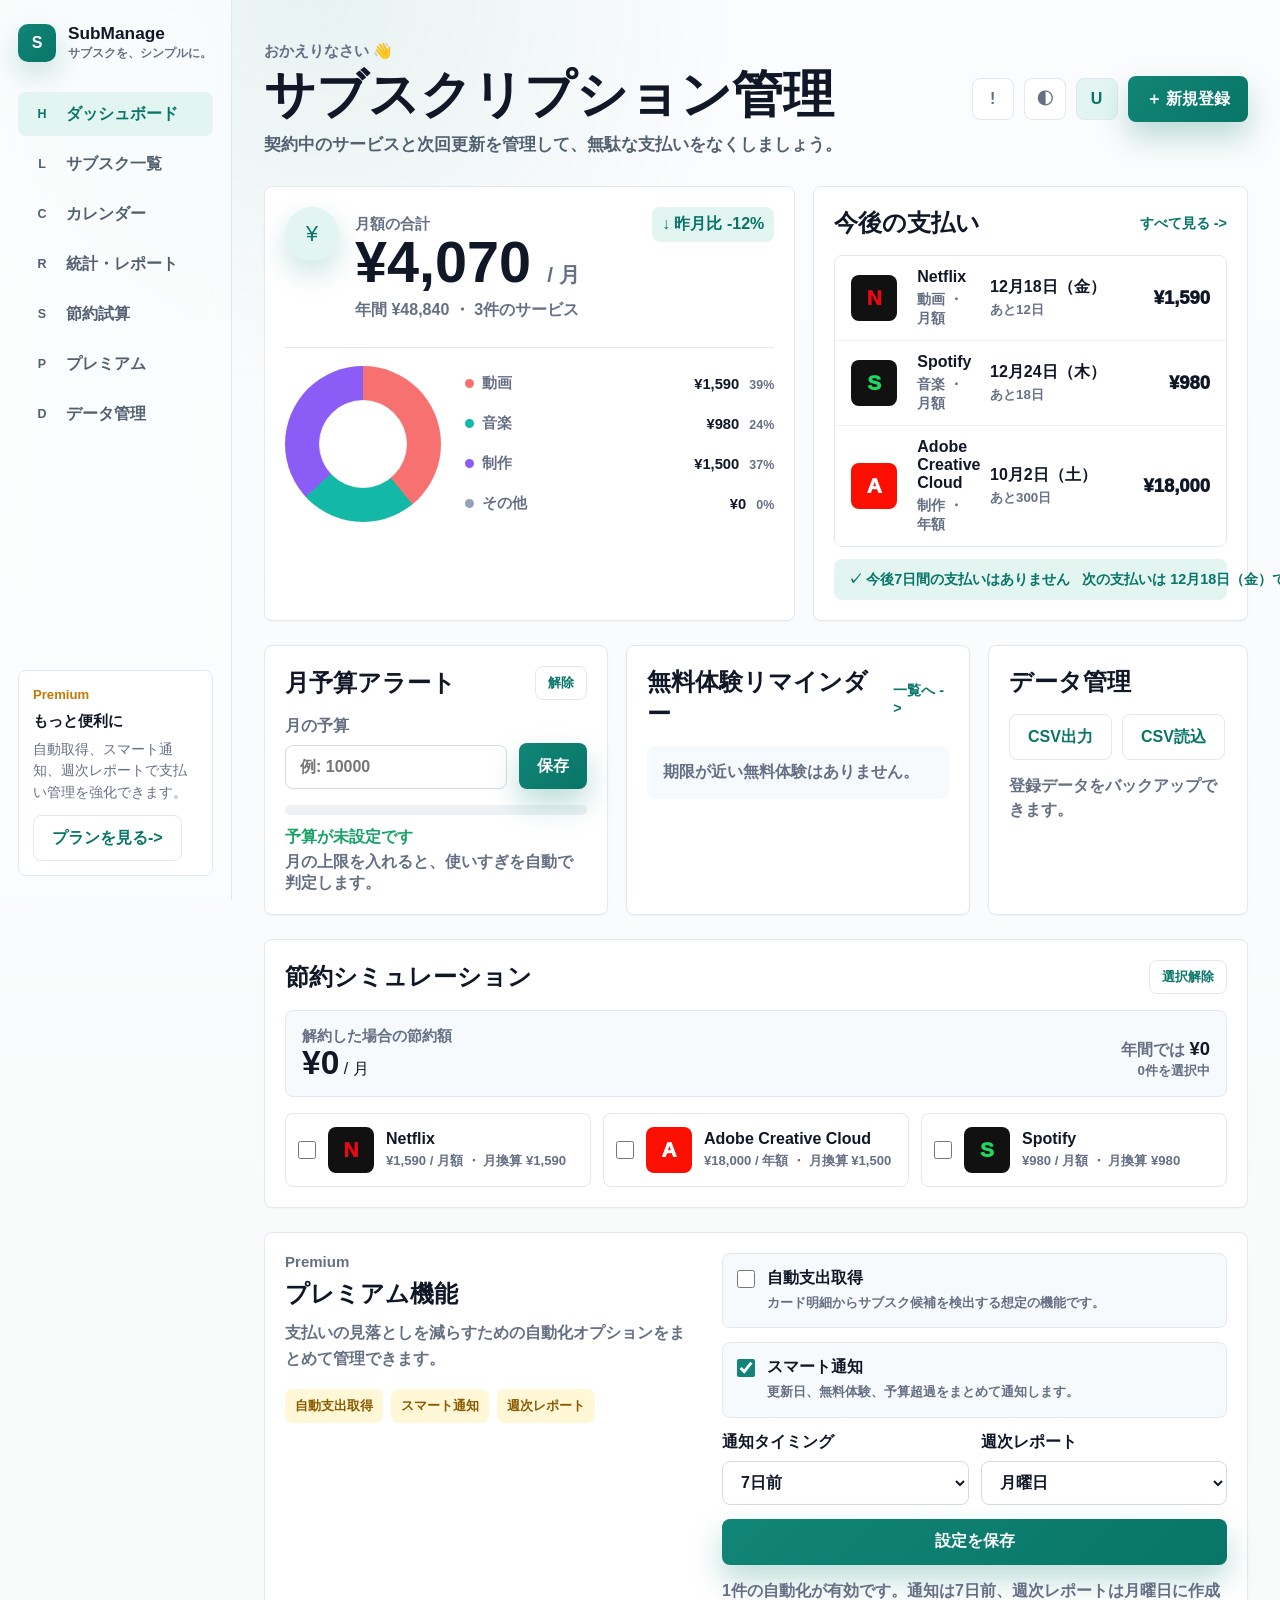
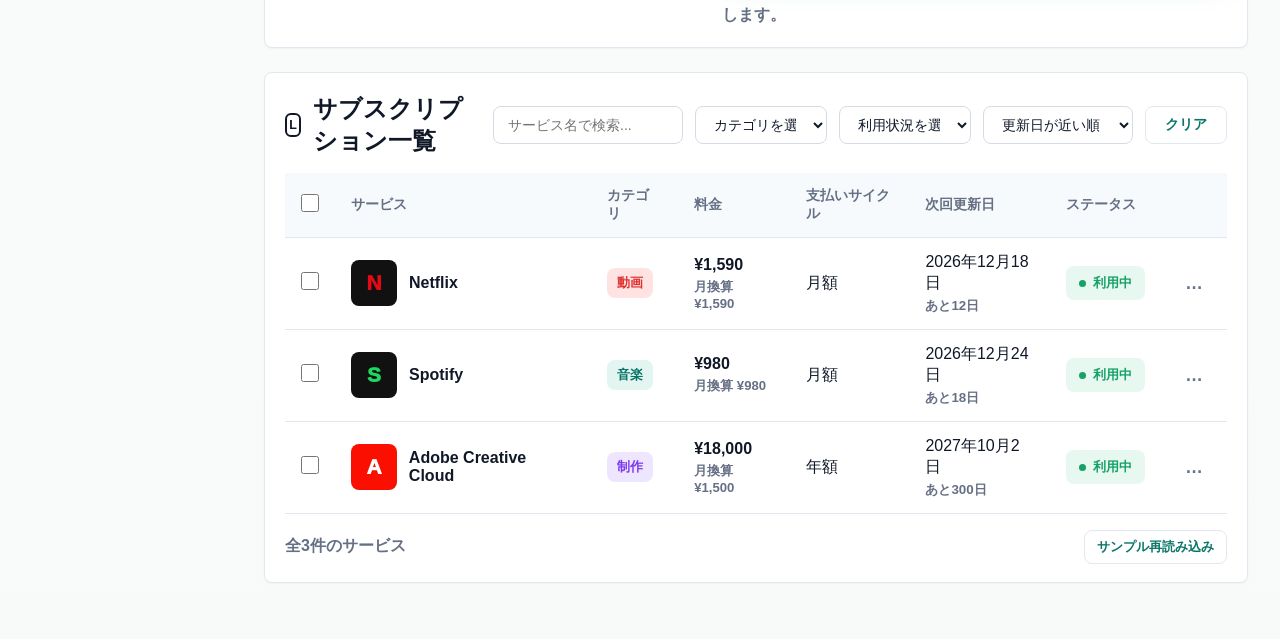
==== commit 90281ec2: "Add connected premium feature section" ====
--- a/index.html
+++ b/index.html
@@ -23,14 +23,15 @@
                 <a href="#upcoming-section"><span class="nav-icon">C</span>カレンダー</a>
                 <a href="#summary-section"><span class="nav-icon">R</span>統計・レポート</a>
                 <a href="#savings-section"><span class="nav-icon">S</span>節約試算</a>
+                <a href="#premium-section"><span class="nav-icon">P</span>プレミアム</a>
                 <a href="#data-section"><span class="nav-icon">D</span>データ管理</a>
             </nav>
 
-            <section class="upgrade-panel" aria-label="便利機能">
-                <span class="crown">Tools</span>
-                <h2>データを守る</h2>
-                <p>CSVバックアップ、予算アラート、無料体験リマインダーを利用できます。</p>
-                <a class="btn btn-secondary" href="#data-section">データ管理へ <span aria-hidden="true">-&gt;</span></a>
+            <section class="upgrade-panel" aria-label="プレミアムプラン">
+                <span class="crown">Premium</span>
+                <h2>もっと便利に</h2>
+                <p>自動取得、スマート通知、週次レポートで支払い管理を強化できます。</p>
+                <a class="btn btn-secondary" href="#premium-section">プランを見る <span aria-hidden="true">-&gt;</span></a>
             </section>
         </aside>
 
@@ -135,6 +136,57 @@
                     </div>
                 </div>
                 <div id="savings-list" class="savings-list"></div>
+            </section>
+
+            <section class="panel premium-panel" id="premium-section">
+                <div class="premium-layout">
+                    <div>
+                        <p class="section-label">Premium</p>
+                        <h2>プレミアム機能</h2>
+                        <p class="premium-lead">支払いの見落としを減らすための自動化オプションをまとめて管理できます。</p>
+                        <div class="premium-feature-list">
+                            <span>自動支出取得</span>
+                            <span>スマート通知</span>
+                            <span>週次レポート</span>
+                        </div>
+                    </div>
+                    <form class="premium-settings" id="premium-form">
+                        <label class="switch-row">
+                            <input type="checkbox" id="auto-sync-toggle">
+                            <span>
+                                <strong>自動支出取得</strong>
+                                <small>カード明細からサブスク候補を検出する想定の機能です。</small>
+                            </span>
+                        </label>
+                        <label class="switch-row">
+                            <input type="checkbox" id="smart-alert-toggle">
+                            <span>
+                                <strong>スマート通知</strong>
+                                <small>更新日、無料体験、予算超過をまとめて通知します。</small>
+                            </span>
+                        </label>
+                        <div class="premium-options">
+                            <label>
+                                通知タイミング
+                                <select id="premium-reminder-days">
+                                    <option value="3">3日前</option>
+                                    <option value="7">7日前</option>
+                                    <option value="14">14日前</option>
+                                </select>
+                            </label>
+                            <label>
+                                週次レポート
+                                <select id="premium-report-day">
+                                    <option value="monday">月曜日</option>
+                                    <option value="friday">金曜日</option>
+                                    <option value="sunday">日曜日</option>
+                                </select>
+                            </label>
+                        </div>
+                        <button class="btn btn-primary" type="submit">設定を保存</button>
+                        <p class="premium-status" id="premium-status">プレミアム設定は未保存です。</p>
+                    </form>
+                </div>
             </section>
 
             <section class="panel table-panel" id="subscription-section">
--- a/css/style.css
+++ b/css/style.css
@@ -704,6 +704,98 @@
     margin-bottom: 24px;
 }
 
+.premium-panel {
+    margin-bottom: 24px;
+}
+
+.premium-layout {
+    display: grid;
+    grid-template-columns: minmax(0, 0.9fr) minmax(320px, 1.1fr);
+    gap: 24px;
+    align-items: start;
+}
+
+.premium-layout h2,
+.premium-lead {
+    margin: 0;
+}
+
+.premium-lead {
+    margin-top: 10px;
+    color: var(--muted);
+    font-weight: 800;
+    line-height: 1.6;
+}
+
+.premium-feature-list {
+    display: flex;
+    flex-wrap: wrap;
+    gap: 8px;
+    margin-top: 18px;
+}
+
+.premium-feature-list span {
+    padding: 8px 10px;
+    border-radius: var(--radius);
+    color: #8a5a00;
+    background: #fff7d6;
+    font-size: 0.84rem;
+    font-weight: 900;
+}
+
+body[data-theme="dark"] .premium-feature-list span {
+    color: #ffd27a;
+    background: #3a2d17;
+}
+
+.premium-settings {
+    display: grid;
+    gap: 14px;
+}
+
+.switch-row {
+    display: grid;
+    grid-template-columns: 18px minmax(0, 1fr);
+    gap: 12px;
+    align-items: start;
+    padding: 14px;
+    border: 1px solid var(--line);
+    border-radius: var(--radius);
+    background: var(--surface-soft);
+}
+
+.switch-row input {
+    width: 18px;
+    min-height: 18px;
+    margin: 2px 0 0;
+    accent-color: var(--accent);
+}
+
+.switch-row strong,
+.switch-row small {
+    display: block;
+}
+
+.switch-row small {
+    margin-top: 4px;
+    color: var(--muted);
+    font-size: 0.84rem;
+    line-height: 1.5;
+}
+
+.premium-options {
+    display: grid;
+    grid-template-columns: repeat(2, minmax(0, 1fr));
+    gap: 12px;
+}
+
+.premium-status {
+    margin: 0;
+    color: var(--muted);
+    font-weight: 800;
+    line-height: 1.5;
+}
+
 .savings-summary {
     display: grid;
     grid-template-columns: minmax(0, 1fr) auto;
@@ -1273,6 +1365,11 @@
         grid-template-columns: 1fr;
     }
 
+    .premium-layout,
+    .premium-options {
+        grid-template-columns: 1fr;
+    }
+
     .savings-summary > div:last-child {
         text-align: left;
     }
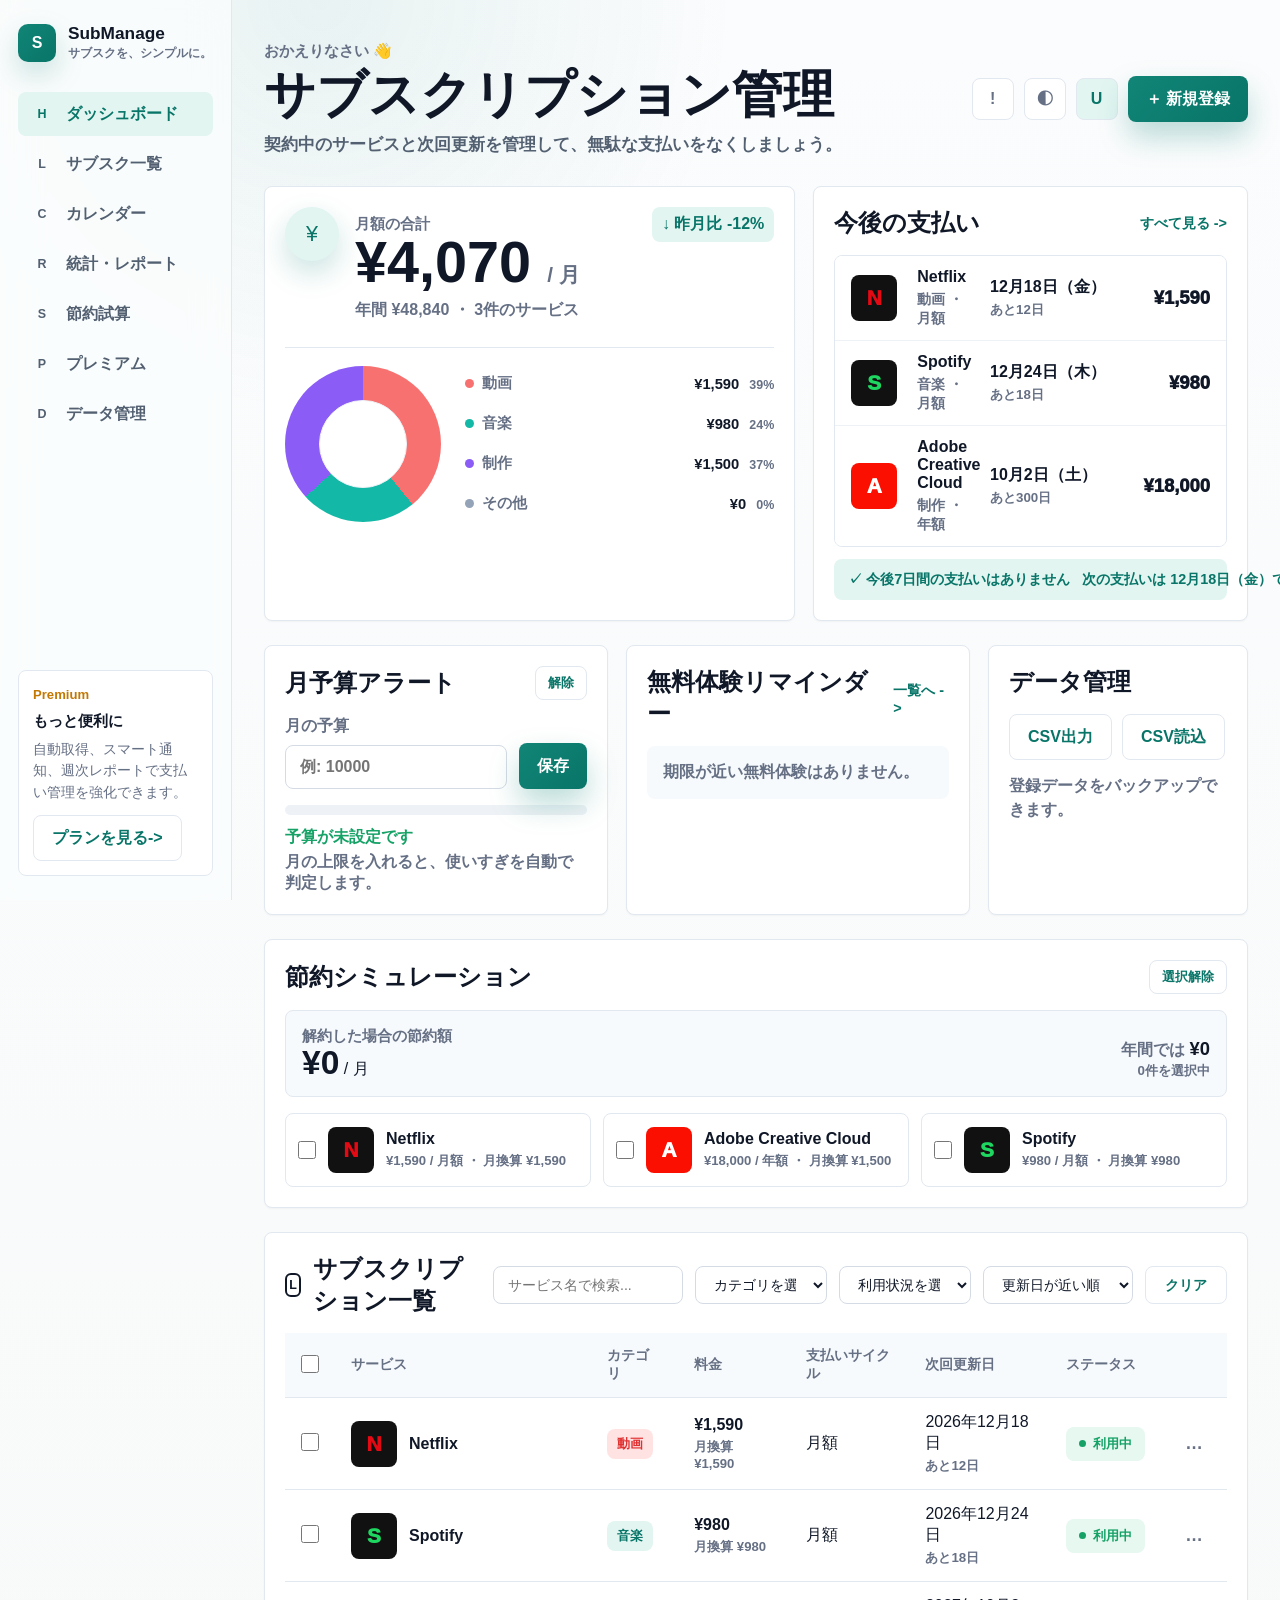
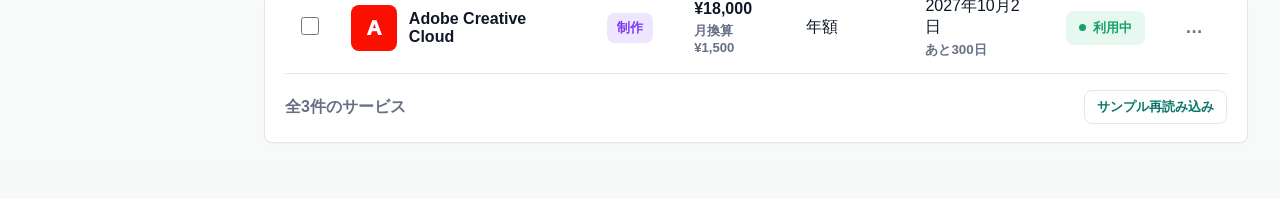
==== commit df244e69: "Move premium features to separate page" ====
--- a/index.html
+++ b/index.html
@@ -4,7 +4,7 @@
     <meta charset="UTF-8">
     <meta name="viewport" content="width=device-width, initial-scale=1.0">
     <title>SubManage | サブスクリプション管理</title>
-    <link rel="stylesheet" href="css/style.css">
+    <link rel="stylesheet" href="assets/css/style.css">
 </head>
 <body>
     <div class="app-layout">
@@ -23,7 +23,7 @@
                 <a href="#upcoming-section"><span class="nav-icon">C</span>カレンダー</a>
                 <a href="#summary-section"><span class="nav-icon">R</span>統計・レポート</a>
                 <a href="#savings-section"><span class="nav-icon">S</span>節約試算</a>
-                <a href="#premium-section"><span class="nav-icon">P</span>プレミアム</a>
+                <a href="premium.html"><span class="nav-icon">P</span>プレミアム</a>
                 <a href="#data-section"><span class="nav-icon">D</span>データ管理</a>
             </nav>
 
@@ -31,7 +31,7 @@
                 <span class="crown">Premium</span>
                 <h2>もっと便利に</h2>
                 <p>自動取得、スマート通知、週次レポートで支払い管理を強化できます。</p>
-                <a class="btn btn-secondary" href="#premium-section">プランを見る <span aria-hidden="true">-&gt;</span></a>
+                <a class="btn btn-secondary" href="premium.html">プランを見る <span aria-hidden="true">-&gt;</span></a>
             </section>
         </aside>
 
@@ -136,57 +136,6 @@
                     </div>
                 </div>
                 <div id="savings-list" class="savings-list"></div>
-            </section>
-
-            <section class="panel premium-panel" id="premium-section">
-                <div class="premium-layout">
-                    <div>
-                        <p class="section-label">Premium</p>
-                        <h2>プレミアム機能</h2>
-                        <p class="premium-lead">支払いの見落としを減らすための自動化オプションをまとめて管理できます。</p>
-                        <div class="premium-feature-list">
-                            <span>自動支出取得</span>
-                            <span>スマート通知</span>
-                            <span>週次レポート</span>
-                        </div>
-                    </div>
-                    <form class="premium-settings" id="premium-form">
-                        <label class="switch-row">
-                            <input type="checkbox" id="auto-sync-toggle">
-                            <span>
-                                <strong>自動支出取得</strong>
-                                <small>カード明細からサブスク候補を検出する想定の機能です。</small>
-                            </span>
-                        </label>
-                        <label class="switch-row">
-                            <input type="checkbox" id="smart-alert-toggle">
-                            <span>
-                                <strong>スマート通知</strong>
-                                <small>更新日、無料体験、予算超過をまとめて通知します。</small>
-                            </span>
-                        </label>
-                        <div class="premium-options">
-                            <label>
-                                通知タイミング
-                                <select id="premium-reminder-days">
-                                    <option value="3">3日前</option>
-                                    <option value="7">7日前</option>
-                                    <option value="14">14日前</option>
-                                </select>
-                            </label>
-                            <label>
-                                週次レポート
-                                <select id="premium-report-day">
-                                    <option value="monday">月曜日</option>
-                                    <option value="friday">金曜日</option>
-                                    <option value="sunday">日曜日</option>
-                                </select>
-                            </label>
-                        </div>
-                        <button class="btn btn-primary" type="submit">設定を保存</button>
-                        <p class="premium-status" id="premium-status">プレミアム設定は未保存です。</p>
-                    </form>
-                </div>
             </section>
 
             <section class="panel table-panel" id="subscription-section">
@@ -337,6 +286,6 @@
         <button class="btn btn-secondary compact-reset" id="undo-delete-button" type="button">元に戻す</button>
     </div>
 
-    <script src="js/app.js"></script>
+    <script src="assets/js/app.js"></script>
 </body>
 </html>
--- a/assets/css/style.css
+++ b/assets/css/style.css
@@ -0,0 +1,1397 @@
+:root {
+    --bg: #f8fafa;
+    --sidebar: #fbfdfd;
+    --surface: #ffffff;
+    --surface-soft: #f7fafc;
+    --text: #101828;
+    --muted: #667085;
+    --line: #e2e8f0;
+    --line-soft: #eef2f6;
+    --accent: #118577;
+    --accent-strong: #087568;
+    --accent-soft: #e2f5f1;
+    --danger: #e03131;
+    --danger-soft: #ffe3e3;
+    --purple: #7c3aed;
+    --purple-soft: #eee6ff;
+    --green: #16a267;
+    --green-soft: #e7f8f0;
+    --warning: #d97706;
+    --warning-soft: #fff7ed;
+    --shadow: 0 1px 2px rgba(16, 24, 40, 0.04);
+    --radius: 8px;
+}
+
+body[data-theme="dark"] {
+    --bg: #101418;
+    --sidebar: #151b20;
+    --surface: #171e24;
+    --surface-soft: #202832;
+    --text: #eef4f3;
+    --muted: #9aa8b2;
+    --line: #2c3742;
+    --line-soft: #25303a;
+    --accent: #28b6a5;
+    --accent-strong: #66d4c7;
+    --accent-soft: #173a36;
+    --danger: #ff7b7b;
+    --danger-soft: #3a2023;
+    --purple: #b89cff;
+    --purple-soft: #302540;
+    --green: #5ad89a;
+    --green-soft: #18372a;
+    --warning: #ffb454;
+    --warning-soft: #382b18;
+    --shadow: 0 1px 2px rgba(0, 0, 0, 0.22);
+}
+
+* {
+    box-sizing: border-box;
+}
+
+html {
+    scroll-behavior: smooth;
+}
+
+body {
+    margin: 0;
+    min-height: 100vh;
+    font-family: "Inter", "Hiragino Sans", "Yu Gothic", sans-serif;
+    color: var(--text);
+    background:
+        radial-gradient(circle at 25% 0%, rgba(17, 133, 119, 0.08), transparent 26rem),
+        linear-gradient(180deg, #fbfcfd 0%, var(--bg) 100%);
+}
+
+body[data-theme="dark"] {
+    background:
+        radial-gradient(circle at 25% 0%, rgba(40, 182, 165, 0.12), transparent 26rem),
+        linear-gradient(180deg, #14191e 0%, var(--bg) 100%);
+}
+
+button,
+input,
+select,
+textarea {
+    font: inherit;
+}
+
+button {
+    cursor: pointer;
+}
+
+a {
+    color: inherit;
+    text-decoration: none;
+}
+
+.app-layout {
+    display: grid;
+    grid-template-columns: 232px minmax(0, 1fr);
+    min-height: 100vh;
+}
+
+.sidebar {
+    position: sticky;
+    top: 0;
+    display: flex;
+    flex-direction: column;
+    height: 100vh;
+    padding: 24px 18px;
+    background: rgba(251, 253, 253, 0.82);
+    border-right: 1px solid var(--line);
+    backdrop-filter: blur(18px);
+}
+
+.brand {
+    display: flex;
+    gap: 12px;
+    align-items: center;
+    margin-bottom: 30px;
+}
+
+.brand-mark,
+.wallet-icon {
+    display: grid;
+    place-items: center;
+    flex: 0 0 auto;
+    color: #ffffff;
+    background: linear-gradient(135deg, var(--accent), var(--accent-strong));
+    box-shadow: 0 12px 28px rgba(17, 133, 119, 0.22);
+}
+
+.brand-mark {
+    width: 38px;
+    height: 38px;
+    border-radius: 10px;
+    font-weight: 800;
+}
+
+.brand strong {
+    display: block;
+    font-size: 1.08rem;
+    line-height: 1.1;
+}
+
+.brand small {
+    color: var(--muted);
+    font-size: 0.76rem;
+    font-weight: 700;
+}
+
+.side-nav {
+    display: grid;
+    gap: 6px;
+}
+
+.side-nav a {
+    display: flex;
+    align-items: center;
+    gap: 12px;
+    min-height: 44px;
+    padding: 0 12px;
+    border-radius: var(--radius);
+    color: #526071;
+    font-weight: 800;
+}
+
+.side-nav a.active,
+.side-nav a:hover {
+    color: var(--accent-strong);
+    background: var(--accent-soft);
+}
+
+.nav-icon,
+.table-icon {
+    display: grid;
+    place-items: center;
+    width: 24px;
+    height: 24px;
+    border-radius: 6px;
+    font-size: 0.78rem;
+    font-weight: 900;
+}
+
+.nav-icon {
+    color: currentColor;
+}
+
+.upgrade-panel {
+    margin-top: auto;
+    padding: 14px;
+    border: 1px solid var(--line);
+    border-radius: var(--radius);
+    background: var(--surface);
+}
+
+.upgrade-panel h2,
+.upgrade-panel p {
+    margin: 0;
+}
+
+.upgrade-panel h2 {
+    margin-top: 8px;
+    font-size: 0.95rem;
+}
+
+.upgrade-panel p {
+    margin: 7px 0 12px;
+    color: var(--muted);
+    font-size: 0.86rem;
+    line-height: 1.55;
+}
+
+.crown {
+    display: inline-block;
+    color: #c27803;
+    font-size: 0.82rem;
+    font-weight: 900;
+}
+
+.page-shell {
+    width: min(1360px, calc(100% - 64px));
+    margin: 0 auto;
+    padding: 42px 0 56px;
+}
+
+.topbar {
+    display: flex;
+    justify-content: space-between;
+    gap: 24px;
+    align-items: center;
+    margin-bottom: 30px;
+}
+
+.welcome,
+.section-label {
+    margin: 0 0 8px;
+    color: var(--muted);
+    font-size: 0.94rem;
+    font-weight: 800;
+}
+
+.hero-copy h1 {
+    margin: 0;
+    font-size: clamp(2.1rem, 4vw, 3.25rem);
+    line-height: 1.02;
+    letter-spacing: 0;
+}
+
+.hero-copy p:last-child {
+    margin: 12px 0 0;
+    color: #526071;
+    font-size: 1.05rem;
+    font-weight: 700;
+}
+
+.header-actions,
+.form-actions,
+.table-actions {
+    display: flex;
+    gap: 10px;
+    flex-wrap: wrap;
+}
+
+.header-actions {
+    align-items: center;
+    flex-wrap: nowrap;
+}
+
+.btn,
+.icon-button,
+.link-button,
+.icon-action,
+.user-avatar {
+    border: 0;
+    transition: transform 0.18s ease, background 0.18s ease, box-shadow 0.18s ease;
+}
+
+.btn:hover,
+.icon-button:hover,
+.link-button:hover,
+.icon-action:hover,
+.user-avatar:hover {
+    transform: translateY(-1px);
+}
+
+.btn {
+    display: inline-flex;
+    align-items: center;
+    justify-content: center;
+    min-height: 46px;
+    padding: 0 18px;
+    border-radius: var(--radius);
+    font-weight: 900;
+}
+
+.btn-primary {
+    color: #ffffff;
+    background: linear-gradient(135deg, var(--accent), var(--accent-strong));
+    box-shadow: 0 15px 30px rgba(17, 133, 119, 0.28);
+}
+
+.btn-ghost,
+.btn-secondary {
+    color: var(--accent-strong);
+    background: var(--surface);
+    border: 1px solid var(--line);
+}
+
+.compact-reset {
+    min-height: 34px;
+    padding: 0 12px;
+    font-size: 0.82rem;
+}
+
+.icon-action,
+.user-avatar {
+    display: grid;
+    place-items: center;
+    flex: 0 0 auto;
+    width: 42px;
+    height: 42px;
+    border: 1px solid var(--line);
+    border-radius: var(--radius);
+    color: var(--muted);
+    background: var(--surface);
+    font-weight: 900;
+}
+
+.user-avatar {
+    color: var(--accent-strong);
+    background: var(--accent-soft);
+}
+
+.dashboard-grid {
+    display: grid;
+    grid-template-columns: minmax(0, 1.1fr) minmax(360px, 0.9fr);
+    gap: 18px;
+    margin-bottom: 24px;
+}
+
+.insight-grid {
+    display: grid;
+    grid-template-columns: minmax(300px, 1fr) minmax(300px, 1fr) minmax(260px, 0.75fr);
+    gap: 18px;
+    margin-bottom: 24px;
+}
+
+.panel,
+.app-dialog {
+    background: var(--surface);
+    border: 1px solid var(--line);
+    border-radius: var(--radius);
+    box-shadow: var(--shadow);
+}
+
+.panel {
+    padding: 20px;
+}
+
+.summary-main {
+    display: grid;
+    grid-template-columns: 54px minmax(0, 1fr) auto;
+    gap: 16px;
+    align-items: start;
+}
+
+.wallet-icon {
+    width: 54px;
+    height: 54px;
+    border-radius: 50%;
+    background: var(--accent-soft);
+    color: var(--accent-strong);
+    font-size: 1.35rem;
+}
+
+.summary-main strong {
+    display: block;
+    font-size: clamp(3.1rem, 4.5vw, 4rem);
+    line-height: 1;
+}
+
+.summary-main strong span {
+    color: var(--muted);
+    font-size: 1.3rem;
+    font-weight: 800;
+}
+
+.summary-main p {
+    margin: 8px 0 0;
+    color: var(--muted);
+    font-weight: 800;
+}
+
+.trend-badge,
+.success-note,
+.status-pill,
+.category-pill {
+    display: inline-flex;
+    align-items: center;
+    width: fit-content;
+    border-radius: var(--radius);
+    font-weight: 900;
+    white-space: nowrap;
+}
+
+.trend-badge {
+    padding: 7px 10px;
+    color: var(--accent-strong);
+    background: var(--accent-soft);
+}
+
+.category-breakdown {
+    display: grid;
+    grid-template-columns: 156px minmax(0, 1fr);
+    gap: 24px;
+    align-items: center;
+    margin-top: 26px;
+    padding-top: 18px;
+    border-top: 1px solid var(--line);
+}
+
+.donut-chart {
+    position: relative;
+    width: 156px;
+    aspect-ratio: 1;
+    border-radius: 50%;
+    background: #eef2f6;
+}
+
+.donut-chart::after {
+    content: "";
+    position: absolute;
+    inset: 34px;
+    border-radius: 50%;
+    background: var(--surface);
+    border: 1px solid var(--line-soft);
+}
+
+.category-list {
+    display: grid;
+    gap: 10px;
+}
+
+.category-row {
+    display: flex;
+    justify-content: space-between;
+    gap: 12px;
+    align-items: center;
+    min-height: 30px;
+    color: var(--muted);
+    font-size: 0.92rem;
+    font-weight: 800;
+}
+
+.category-row span {
+    display: inline-flex;
+    align-items: center;
+    gap: 8px;
+}
+
+.category-row i {
+    width: 9px;
+    height: 9px;
+    border-radius: 50%;
+}
+
+.category-row strong {
+    color: var(--text);
+}
+
+.category-row strong small {
+    margin-left: 6px;
+    color: var(--muted);
+    font-size: 0.78rem;
+}
+
+.panel-header,
+.dialog-header,
+.table-toolbar {
+    display: flex;
+    justify-content: space-between;
+    align-items: center;
+    gap: 16px;
+}
+
+.panel-header {
+    margin-bottom: 16px;
+}
+
+.panel-header h2,
+.title-row h2,
+.dialog-header h2 {
+    margin: 0;
+}
+
+.panel-header a {
+    color: var(--accent-strong);
+    font-size: 0.9rem;
+    font-weight: 900;
+}
+
+.payment-list {
+    display: grid;
+    border: 1px solid var(--line);
+    border-radius: var(--radius);
+    overflow: hidden;
+}
+
+.payment-card {
+    display: grid;
+    grid-template-columns: 52px minmax(0, 1fr) minmax(120px, auto) minmax(86px, auto);
+    gap: 14px;
+    align-items: center;
+    min-height: 76px;
+    padding: 12px 16px;
+    background: var(--surface);
+    border-bottom: 1px solid var(--line-soft);
+}
+
+.payment-card:last-child {
+    border-bottom: 0;
+}
+
+.service-logo {
+    display: grid;
+    place-items: center;
+    width: 46px;
+    height: 46px;
+    border-radius: 8px;
+    color: #ffffff;
+    background: #101828;
+    font-size: 1.3rem;
+    font-weight: 950;
+}
+
+.logo-netflix {
+    color: #e50914;
+    background: #111111;
+}
+
+.logo-spotify {
+    color: #1ed760;
+    background: #111111;
+}
+
+.logo-adobe {
+    background: #fa0f00;
+}
+
+.service-name {
+    margin: 0;
+    font-weight: 900;
+}
+
+.meta {
+    margin: 4px 0 0;
+    color: var(--muted);
+    font-size: 0.9rem;
+    font-weight: 700;
+}
+
+.payment-date {
+    font-weight: 900;
+}
+
+.due-badge {
+    display: block;
+    margin-top: 3px;
+    font-weight: 900;
+}
+
+.due-badge.neutral {
+    color: var(--muted);
+}
+
+.due-badge.soon {
+    color: var(--warning);
+}
+
+.due-badge.urgent {
+    color: var(--danger);
+}
+
+.payment-price {
+    text-align: right;
+    font-size: 1.15rem;
+    font-weight: 950;
+}
+
+.success-note {
+    display: flex;
+    justify-content: space-between;
+    gap: 12px;
+    width: 100%;
+    margin-top: 12px;
+    padding: 11px 14px;
+    color: var(--accent-strong);
+    background: var(--accent-soft);
+    font-size: 0.9rem;
+}
+
+.budget-form {
+    display: grid;
+    grid-template-columns: minmax(0, 1fr) auto;
+    gap: 12px;
+    align-items: end;
+}
+
+.budget-form label {
+    color: var(--muted);
+}
+
+.budget-meter {
+    height: 10px;
+    margin: 16px 0 12px;
+    overflow: hidden;
+    border-radius: 999px;
+    background: var(--line-soft);
+}
+
+.budget-meter span {
+    display: block;
+    width: 0;
+    height: 100%;
+    border-radius: inherit;
+    background: var(--green);
+    transition: width 0.2s ease, background 0.2s ease;
+}
+
+.budget-meter span.near {
+    background: var(--warning);
+}
+
+.budget-meter span.over {
+    background: var(--danger);
+}
+
+.budget-status {
+    display: grid;
+    gap: 4px;
+    color: var(--muted);
+    font-weight: 800;
+}
+
+.budget-status strong {
+    color: var(--green);
+}
+
+.budget-status strong.near {
+    color: var(--warning);
+}
+
+.budget-status strong.over {
+    color: var(--danger);
+}
+
+.trial-list {
+    display: grid;
+    gap: 10px;
+}
+
+.trial-card {
+    display: grid;
+    grid-template-columns: 46px minmax(0, 1fr) auto;
+    gap: 12px;
+    align-items: center;
+    min-height: 68px;
+    padding: 10px 12px;
+    border: 1px solid var(--line);
+    border-radius: var(--radius);
+    background: var(--surface);
+}
+
+.trial-card.soon {
+    border-color: #fed7aa;
+    background: var(--warning-soft);
+}
+
+.trial-card.urgent {
+    border-color: #fecaca;
+    background: #fffafa;
+}
+
+.data-actions {
+    display: flex;
+    gap: 10px;
+    flex-wrap: wrap;
+}
+
+.import-button {
+    display: inline-flex;
+    align-items: center;
+}
+
+.import-button input {
+    position: absolute;
+    width: 1px;
+    min-height: 1px;
+    margin: 0;
+    padding: 0;
+    opacity: 0;
+    pointer-events: none;
+}
+
+.data-status {
+    margin: 14px 0 0;
+    color: var(--muted);
+    font-weight: 800;
+    line-height: 1.5;
+}
+
+.savings-panel {
+    margin-bottom: 24px;
+}
+
+.premium-panel {
+    margin-bottom: 24px;
+}
+
+.premium-layout {
+    display: grid;
+    grid-template-columns: minmax(0, 0.9fr) minmax(320px, 1.1fr);
+    gap: 24px;
+    align-items: start;
+}
+
+.premium-layout h2,
+.premium-lead {
+    margin: 0;
+}
+
+.premium-lead {
+    margin-top: 10px;
+    color: var(--muted);
+    font-weight: 800;
+    line-height: 1.6;
+}
+
+.premium-feature-list {
+    display: flex;
+    flex-wrap: wrap;
+    gap: 8px;
+    margin-top: 18px;
+}
+
+.premium-feature-list span {
+    padding: 8px 10px;
+    border-radius: var(--radius);
+    color: #8a5a00;
+    background: #fff7d6;
+    font-size: 0.84rem;
+    font-weight: 900;
+}
+
+body[data-theme="dark"] .premium-feature-list span {
+    color: #ffd27a;
+    background: #3a2d17;
+}
+
+.premium-settings {
+    display: grid;
+    gap: 14px;
+}
+
+.switch-row {
+    display: grid;
+    grid-template-columns: 18px minmax(0, 1fr);
+    gap: 12px;
+    align-items: start;
+    padding: 14px;
+    border: 1px solid var(--line);
+    border-radius: var(--radius);
+    background: var(--surface-soft);
+}
+
+.switch-row input {
+    width: 18px;
+    min-height: 18px;
+    margin: 2px 0 0;
+    accent-color: var(--accent);
+}
+
+.switch-row strong,
+.switch-row small {
+    display: block;
+}
+
+.switch-row small {
+    margin-top: 4px;
+    color: var(--muted);
+    font-size: 0.84rem;
+    line-height: 1.5;
+}
+
+.premium-options {
+    display: grid;
+    grid-template-columns: repeat(2, minmax(0, 1fr));
+    gap: 12px;
+}
+
+.premium-status {
+    margin: 0;
+    color: var(--muted);
+    font-weight: 800;
+    line-height: 1.5;
+}
+
+.savings-summary {
+    display: grid;
+    grid-template-columns: minmax(0, 1fr) auto;
+    gap: 18px;
+    align-items: end;
+    margin-bottom: 16px;
+    padding: 16px;
+    border: 1px solid var(--line);
+    border-radius: var(--radius);
+    background: var(--surface-soft);
+}
+
+.savings-summary p,
+.savings-summary small {
+    margin: 0;
+    color: var(--muted);
+    font-weight: 800;
+}
+
+.savings-summary > div:first-child strong {
+    font-size: 2.1rem;
+    line-height: 1;
+}
+
+.savings-summary > div:last-child strong {
+    color: var(--text);
+    font-size: 1.15rem;
+}
+
+.savings-summary > div:last-child {
+    text-align: right;
+}
+
+.savings-list {
+    display: grid;
+    grid-template-columns: repeat(auto-fit, minmax(240px, 1fr));
+    gap: 12px;
+}
+
+.saving-item {
+    display: grid;
+    grid-template-columns: 18px 46px minmax(0, 1fr);
+    gap: 12px;
+    align-items: center;
+    min-height: 74px;
+    padding: 12px;
+    border: 1px solid var(--line);
+    border-radius: var(--radius);
+    background: var(--surface);
+}
+
+.saving-item input {
+    width: 18px;
+    min-height: 18px;
+    margin: 0;
+    accent-color: var(--accent);
+}
+
+.saving-item strong,
+.saving-item small,
+.price-subtext {
+    display: block;
+}
+
+.saving-item small,
+.price-subtext {
+    margin-top: 4px;
+    color: var(--muted);
+    font-size: 0.82rem;
+    font-weight: 800;
+}
+
+.table-panel {
+    padding-bottom: 18px;
+}
+
+.table-toolbar {
+    margin-bottom: 16px;
+}
+
+.title-row {
+    display: flex;
+    align-items: center;
+    gap: 12px;
+}
+
+.table-icon {
+    color: var(--text);
+    border: 2px solid var(--text);
+}
+
+.filter-form {
+    display: grid;
+    grid-template-columns: minmax(190px, 1fr) 132px 132px 150px 82px;
+    gap: 12px;
+    align-items: center;
+}
+
+.bulk-toolbar {
+    display: none;
+    align-items: center;
+    gap: 10px;
+    margin-bottom: 12px;
+    padding: 10px 12px;
+    border: 1px solid var(--line);
+    border-radius: var(--radius);
+    background: var(--surface-soft);
+    color: var(--muted);
+    font-weight: 900;
+}
+
+.bulk-toolbar.active {
+    display: flex;
+}
+
+label {
+    display: block;
+    font-weight: 800;
+}
+
+input,
+select,
+textarea {
+    width: 100%;
+    min-height: 44px;
+    margin-top: 8px;
+    padding: 0 14px;
+    color: var(--text);
+    background: rgba(255, 255, 255, 0.94);
+    border: 1px solid #d5dbe5;
+    border-radius: var(--radius);
+    outline: none;
+}
+
+.filter-form input,
+.filter-form select,
+.filter-form .btn {
+    min-height: 38px;
+    font-size: 0.88rem;
+}
+
+.filter-form input,
+.filter-form select {
+    margin-top: 0;
+}
+
+textarea {
+    min-height: 110px;
+    padding-top: 12px;
+    resize: vertical;
+}
+
+input:focus,
+select:focus,
+textarea:focus {
+    border-color: var(--accent);
+    box-shadow: 0 0 0 4px rgba(17, 133, 119, 0.12);
+}
+
+.row-checkbox {
+    width: 18px;
+    min-height: 18px;
+    margin: 0;
+    padding: 0;
+    accent-color: var(--accent);
+}
+
+.table-wrap {
+    overflow-x: auto;
+}
+
+table {
+    width: 100%;
+    border-collapse: collapse;
+}
+
+th,
+td {
+    padding: 14px 16px;
+    border-bottom: 1px solid var(--line);
+    text-align: left;
+    vertical-align: middle;
+}
+
+th {
+    color: var(--muted);
+    background: var(--surface-soft);
+    font-size: 0.86rem;
+    font-weight: 900;
+}
+
+tbody tr:hover {
+    background: #fbfcfd;
+}
+
+body[data-theme="dark"] tbody tr:hover {
+    background: #1b242c;
+}
+
+tbody tr.warning-row {
+    background: #fffafa;
+}
+
+body[data-theme="dark"] tbody tr.warning-row {
+    background: #2a1e22;
+}
+
+tbody tr.pending-row {
+    background: #fffbeb;
+}
+
+body[data-theme="dark"] tbody tr.pending-row {
+    background: #2b2417;
+}
+
+tbody tr.cancelled-row {
+    color: #667085;
+    background: #f8fafc;
+}
+
+body[data-theme="dark"] tbody tr.cancelled-row {
+    color: var(--muted);
+    background: #171d23;
+}
+
+.service-cell {
+    display: flex;
+    align-items: center;
+    gap: 12px;
+    min-width: 220px;
+}
+
+.category-pill {
+    padding: 6px 10px;
+    font-size: 0.84rem;
+    color: var(--accent-strong);
+    background: var(--accent-soft);
+}
+
+.category-pill.video {
+    color: var(--danger);
+    background: var(--danger-soft);
+}
+
+.category-pill.music {
+    color: var(--accent-strong);
+    background: var(--accent-soft);
+}
+
+.category-pill.creative {
+    color: var(--purple);
+    background: var(--purple-soft);
+}
+
+.category-pill.learning {
+    color: #0369a1;
+    background: #e0f2fe;
+}
+
+.category-pill.cloud,
+.category-pill.other {
+    color: #475569;
+    background: #f1f5f9;
+}
+
+.category-pill.game {
+    color: #b45309;
+    background: #fef3c7;
+}
+
+.status-pill {
+    gap: 7px;
+    padding: 8px 13px;
+    color: var(--green);
+    background: var(--green-soft);
+    font-size: 0.84rem;
+}
+
+.status-pill::before {
+    content: "";
+    width: 7px;
+    height: 7px;
+    border-radius: 50%;
+    background: currentColor;
+}
+
+.status-pill.pending {
+    color: #b7791f;
+    background: #fff3cd;
+}
+
+.status-pill.cancelled {
+    color: #667085;
+    background: #eef2f6;
+}
+
+.link-button {
+    width: 34px;
+    height: 34px;
+    border-radius: var(--radius);
+    color: var(--muted);
+    background: transparent;
+    font-size: 1.1rem;
+    font-weight: 900;
+}
+
+.link-button.danger {
+    color: var(--danger);
+}
+
+.action-menu {
+    position: relative;
+    display: flex;
+    justify-content: flex-end;
+}
+
+.dropdown-menu {
+    position: absolute;
+    top: calc(100% + 6px);
+    right: 0;
+    z-index: 20;
+    display: none;
+    min-width: 150px;
+    padding: 6px;
+    border: 1px solid var(--line);
+    border-radius: var(--radius);
+    background: var(--surface);
+    box-shadow: 0 12px 24px rgba(16, 24, 40, 0.1);
+}
+
+.dropdown-menu.open {
+    display: grid;
+}
+
+.dropdown-menu button {
+    min-height: 34px;
+    padding: 0 10px;
+    border: 0;
+    border-radius: 6px;
+    color: var(--text);
+    background: transparent;
+    text-align: left;
+    font-size: 0.88rem;
+    font-weight: 800;
+}
+
+.dropdown-menu button:hover {
+    background: var(--surface-soft);
+}
+
+.dropdown-menu button.danger {
+    color: var(--danger);
+}
+
+.table-footer {
+    display: flex;
+    justify-content: space-between;
+    gap: 12px;
+    align-items: center;
+    margin-top: 16px;
+    color: var(--muted);
+    font-weight: 800;
+}
+
+.table-footer p {
+    margin: 0;
+}
+
+.empty-state {
+    padding: 16px;
+    color: var(--muted);
+    background: var(--surface-soft);
+    border-radius: var(--radius);
+    font-weight: 800;
+}
+
+.app-dialog {
+    width: min(860px, calc(100% - 24px));
+    padding: 0;
+}
+
+.app-dialog::backdrop {
+    background: rgba(16, 24, 40, 0.42);
+}
+
+.subscription-form,
+.detail-sheet {
+    padding: 24px;
+}
+
+.subscription-form {
+    display: grid;
+    grid-template-columns: repeat(2, minmax(0, 1fr));
+    gap: 16px;
+}
+
+.full-span {
+    grid-column: 1 / -1;
+}
+
+.icon-button {
+    display: grid;
+    place-items: center;
+    width: 40px;
+    height: 40px;
+    border-radius: var(--radius);
+    color: var(--muted);
+    background: var(--surface-soft);
+    font-size: 1.35rem;
+    line-height: 1;
+}
+
+.field-error {
+    display: block;
+    min-height: 1.2em;
+    margin-top: 6px;
+    color: var(--danger);
+    font-size: 0.9rem;
+    font-weight: 700;
+}
+
+.detail-grid {
+    display: grid;
+    grid-template-columns: repeat(auto-fit, minmax(220px, 1fr));
+    gap: 14px;
+    margin-bottom: 18px;
+}
+
+.detail-card {
+    padding: 16px;
+    border: 1px solid var(--line);
+    border-radius: var(--radius);
+    background: var(--surface-soft);
+}
+
+.detail-card span {
+    color: var(--muted);
+}
+
+.detail-card strong,
+.detail-card p {
+    display: block;
+    margin: 8px 0 0;
+}
+
+.toast {
+    position: fixed;
+    right: 24px;
+    bottom: 24px;
+    z-index: 60;
+    display: flex;
+    gap: 12px;
+    align-items: center;
+    max-width: min(420px, calc(100% - 32px));
+    padding: 12px;
+    border: 1px solid var(--line);
+    border-radius: var(--radius);
+    color: var(--text);
+    background: var(--surface);
+    box-shadow: 0 18px 38px rgba(16, 24, 40, 0.16);
+    opacity: 0;
+    pointer-events: none;
+    transform: translateY(12px);
+    transition: opacity 0.2s ease, transform 0.2s ease;
+}
+
+.toast.show {
+    opacity: 1;
+    pointer-events: auto;
+    transform: translateY(0);
+}
+
+.toast span {
+    font-weight: 900;
+}
+
+@media (max-width: 1100px) {
+    .app-layout {
+        grid-template-columns: 1fr;
+    }
+
+    .sidebar {
+        position: static;
+        height: auto;
+        padding: 18px 20px;
+    }
+
+    .brand {
+        margin-bottom: 16px;
+    }
+
+    .side-nav {
+        display: flex;
+        overflow-x: auto;
+        padding-bottom: 4px;
+    }
+
+    .side-nav a {
+        flex: 0 0 auto;
+    }
+
+    .upgrade-panel {
+        display: none;
+    }
+
+    .dashboard-grid {
+        grid-template-columns: 1fr;
+    }
+
+    .insight-grid {
+        grid-template-columns: 1fr;
+    }
+}
+
+@media (max-width: 760px) {
+    .page-shell {
+        width: min(100% - 24px, 1360px);
+        padding-top: 26px;
+    }
+
+    .topbar,
+    .table-toolbar,
+    .dialog-header {
+        align-items: stretch;
+        flex-direction: column;
+    }
+
+    .header-actions,
+    .form-actions {
+        width: 100%;
+    }
+
+    .header-actions .btn,
+    .form-actions .btn {
+        flex: 1;
+    }
+
+    .summary-main,
+    .payment-card,
+    .trial-card {
+        grid-template-columns: 52px minmax(0, 1fr);
+    }
+
+    .wallet-icon {
+        width: 52px;
+        height: 52px;
+        font-size: 1.3rem;
+    }
+
+    .trend-badge,
+    .payment-date,
+    .payment-price,
+    .trial-card .due-badge {
+        grid-column: 2;
+        text-align: left;
+    }
+
+    .budget-form {
+        grid-template-columns: 1fr;
+    }
+
+    .category-breakdown {
+        grid-template-columns: 1fr;
+    }
+
+    .savings-summary {
+        grid-template-columns: 1fr;
+    }
+
+    .premium-layout,
+    .premium-options {
+        grid-template-columns: 1fr;
+    }
+
+    .savings-summary > div:last-child {
+        text-align: left;
+    }
+
+    .donut-chart {
+        width: min(156px, 52vw);
+    }
+
+    .filter-form,
+    .subscription-form {
+        grid-template-columns: 1fr;
+    }
+
+    .bulk-toolbar {
+        align-items: stretch;
+        flex-direction: column;
+    }
+
+    .toast {
+        right: 12px;
+        bottom: 12px;
+        flex-direction: column;
+        align-items: stretch;
+    }
+}
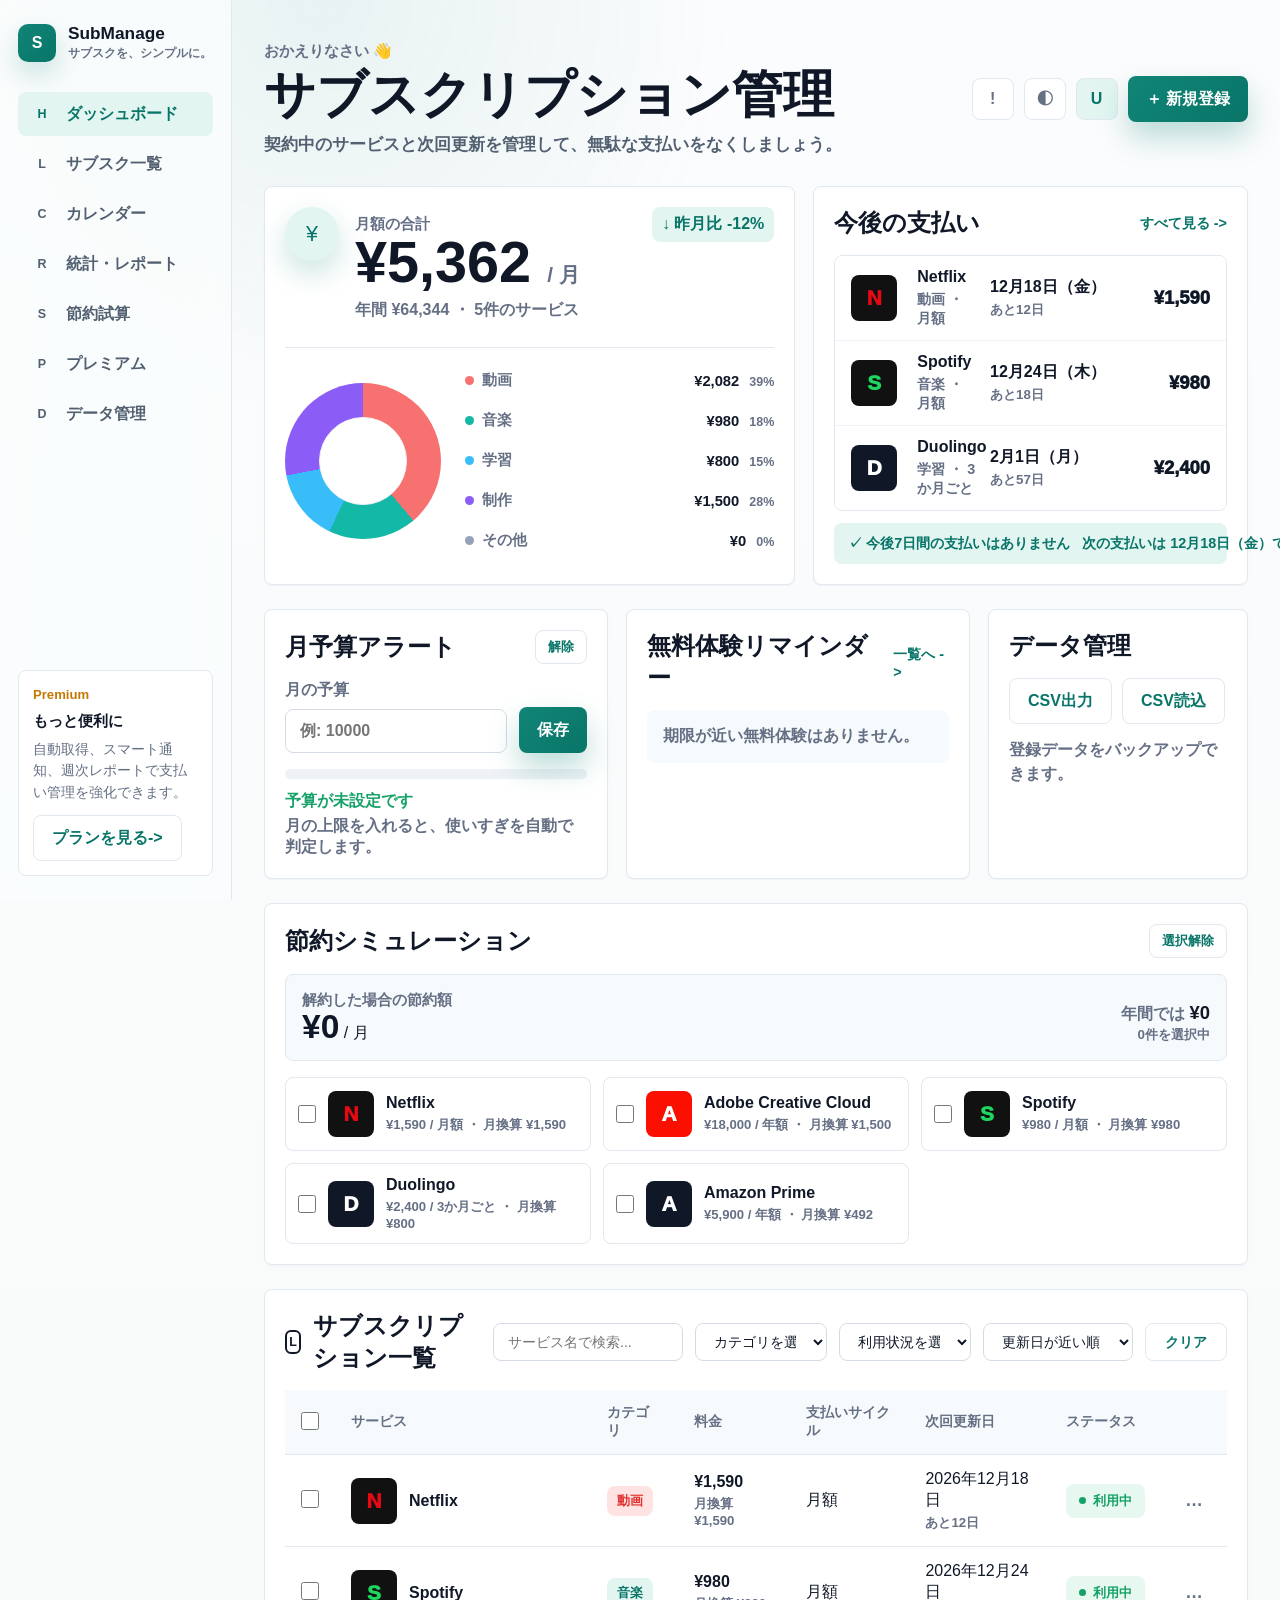
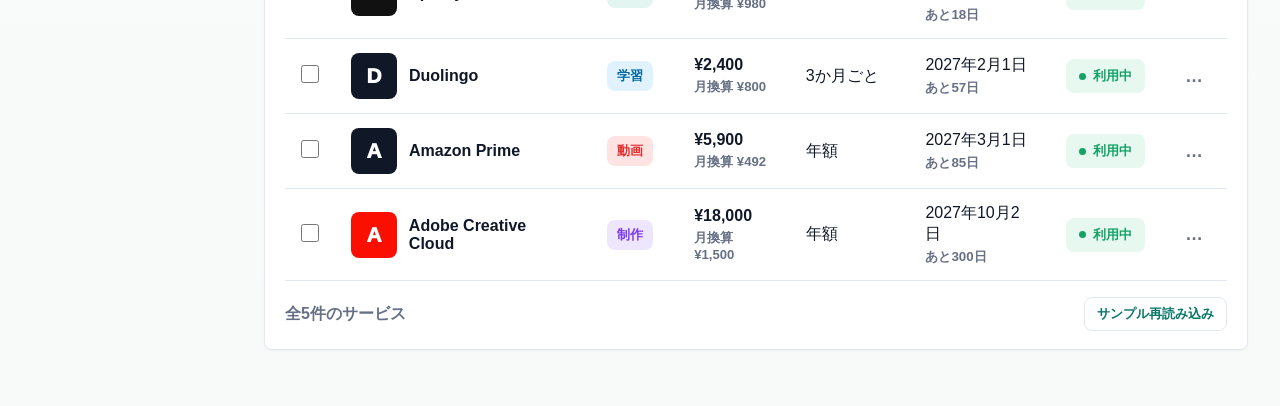
==== commit 68c5485d: "9/17" ====
--- a/index.html
+++ b/index.html
@@ -4,7 +4,7 @@
     <meta charset="UTF-8">
     <meta name="viewport" content="width=device-width, initial-scale=1.0">
     <title>SubManage | サブスクリプション管理</title>
-    <link rel="stylesheet" href="assets/css/style.css">
+    <link rel="stylesheet" href="assets/css/style.css?v=20260915-2">
 </head>
 <body>
     <div class="app-layout">
@@ -23,7 +23,7 @@
                 <a href="#upcoming-section"><span class="nav-icon">C</span>カレンダー</a>
                 <a href="#summary-section"><span class="nav-icon">R</span>統計・レポート</a>
                 <a href="#savings-section"><span class="nav-icon">S</span>節約試算</a>
-                <a href="premium.html"><span class="nav-icon">P</span>プレミアム</a>
+                <a href="/sinsakai2026/premium.html"><span class="nav-icon">P</span>プレミアム</a>
                 <a href="#data-section"><span class="nav-icon">D</span>データ管理</a>
             </nav>
 
@@ -31,7 +31,7 @@
                 <span class="crown">Premium</span>
                 <h2>もっと便利に</h2>
                 <p>自動取得、スマート通知、週次レポートで支払い管理を強化できます。</p>
-                <a class="btn btn-secondary" href="premium.html">プランを見る <span aria-hidden="true">-&gt;</span></a>
+                <a class="btn btn-secondary" href="/sinsakai2026/premium.html">プランを見る <span aria-hidden="true">-&gt;</span></a>
             </section>
         </aside>
 
@@ -286,6 +286,6 @@
         <button class="btn btn-secondary compact-reset" id="undo-delete-button" type="button">元に戻す</button>
     </div>
 
-    <script src="assets/js/app.js"></script>
+    <script src="assets/js/app.js?v=20260915-2"></script>
 </body>
 </html>
